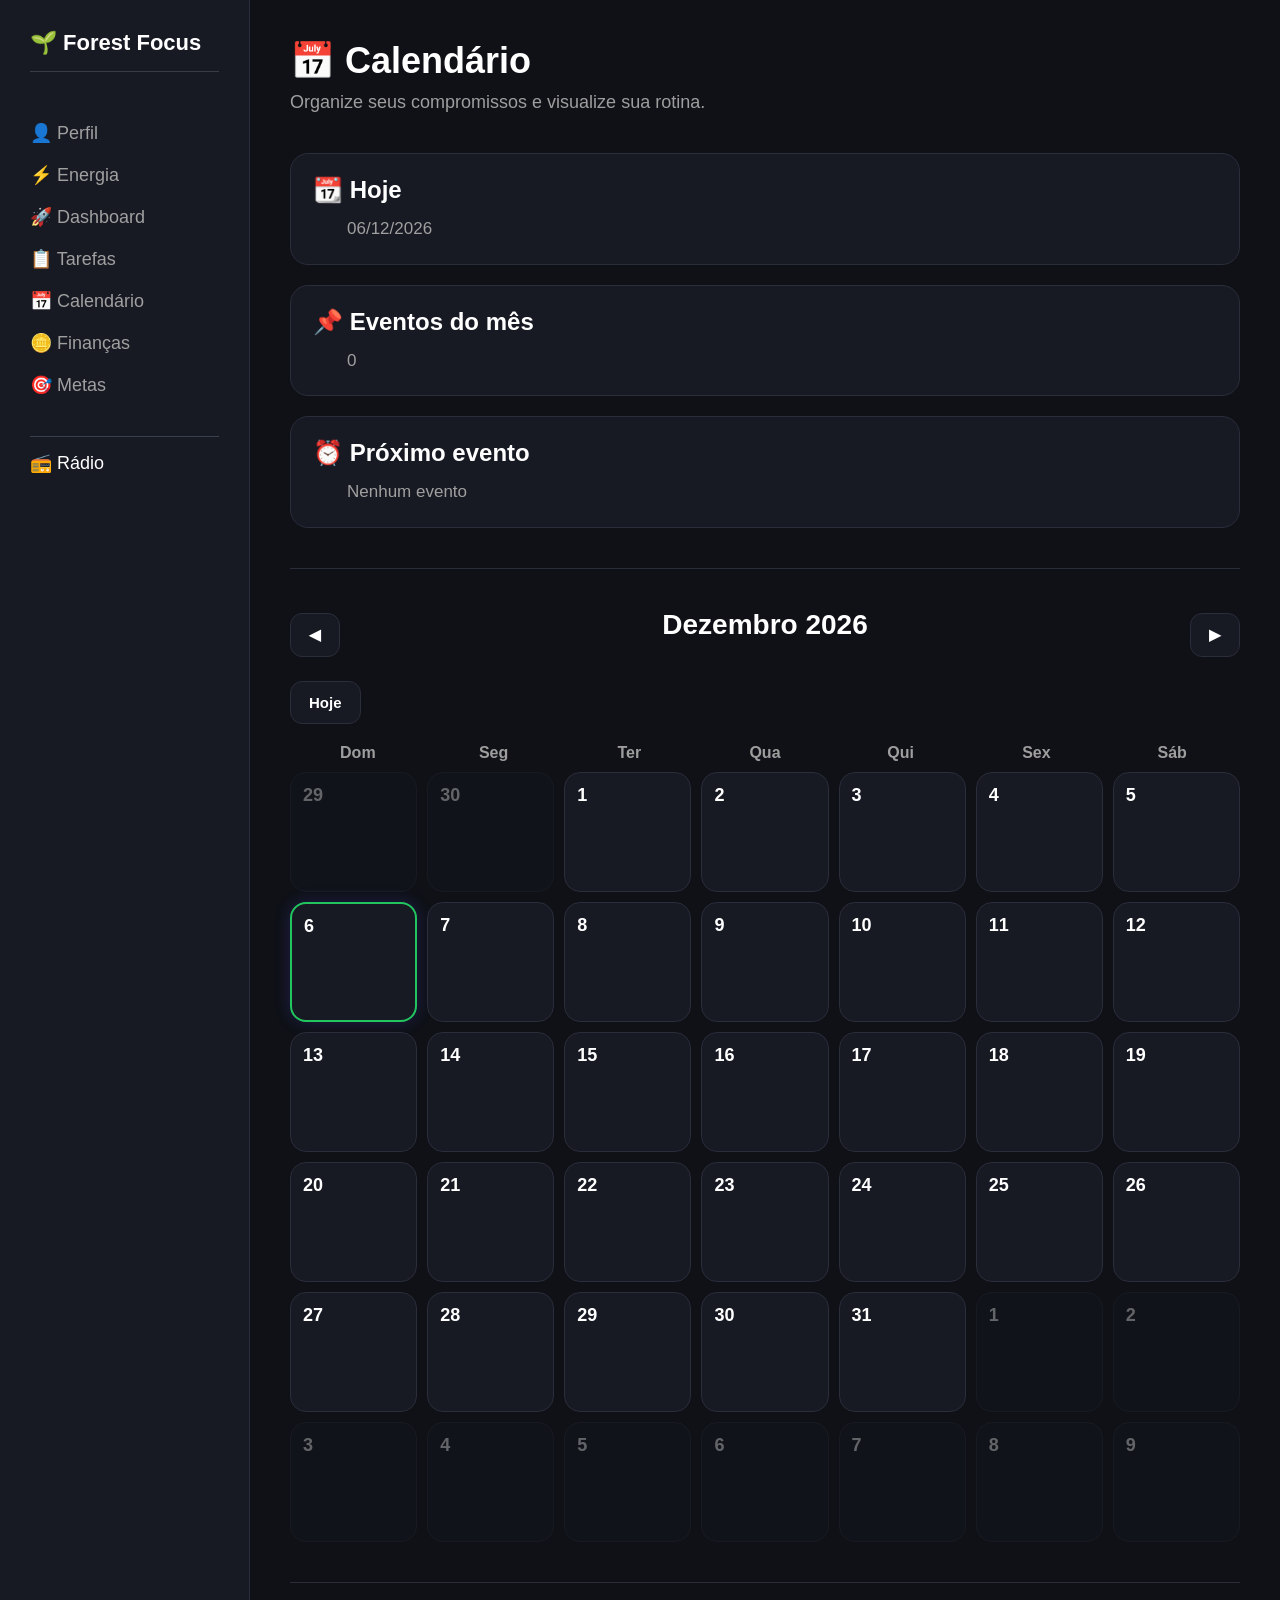
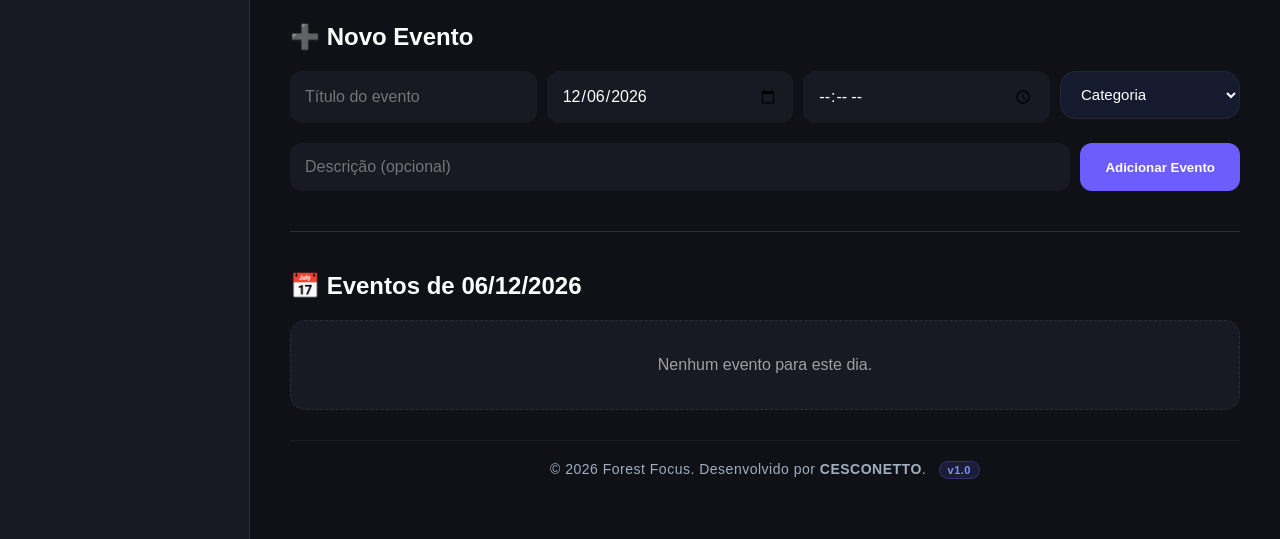
==== pages/calendario.html @ fc3d5f12 "Responsividade Mobile" ====
<!DOCTYPE html>
<html lang="pt-BR">

<head>
    <meta charset="UTF-8">
    <meta name="viewport" content="width=device-width, initial-scale=1.0">
    <title>Calendário - Forest Focus</title>

    <link rel="icon" type="image/png" href="../assets/img/favicon.png">
    <link rel="stylesheet" href="../assets/css/style.css">
</head>

<body>

<div class="container">

    <!-- Sidebar -->

    <aside class="sidebar">

        <h2>🌱 Forest Focus</h2>

    <button class="menu-toggle" aria-label="Abrir menu">
      <span>Menu</span>
      <span class="menu-icon">▼</span>
    </button>

        <nav>
            <a href="perfil.html">👤 Perfil</a>
            <a href="energia.html">⚡ Energia</a>
            <a href="../index.html">🚀 Dashboard</a>
            <a href="tarefas.html">📋 Tarefas</a>
            <a href="calendario.html">📅 Calendário</a>
            <a href="financas.html">🪙 Finanças</a>
            <a href="metas.html">🎯 Metas</a>
            <a href="https://youtu.be/IvgZ4maSn4c" target="_blank" style="margin-top: 20px; color: #ffffff; border-top: 1px solid #374151; padding-top: 15px;">
                📻 Rádio
            </a>
        </nav>
    </aside>

    <!-- Conteúdo -->

    <main class="main-content">

        <header>

            <h1>📅 Calendário</h1>

            <p>Organize seus compromissos e visualize sua rotina.</p>

        </header>


        <section class="cards">

            <div class="card">

                <h3>📆 Hoje</h3>

                <p id="todayCard">--/--/----</p>

            </div>

            <div class="card">

                <h3>📌 Eventos do mês</h3>

                <p id="monthEvents">0</p>

            </div>

            <div class="card">

                <h3>⏰ Próximo evento</h3>

                <p id="nextEvent">Nenhum evento</p>

            </div>

        </section>

        <div class="section-divider"></div>

        <section class="tasks">

            <div class="calendar-header">

                <button id="prevMonth">
                    ◀
                </button>

                <h2 id="calendarTitle">
                    Junho 2026
                </h2>

                <button id="nextMonth">
                    ▶
                </button>

            </div>

            <button id="todayButton">
                Hoje
            </button>

            <div class="calendar-weekdays">

                <div>Dom</div>
                <div>Seg</div>
                <div>Ter</div>
                <div>Qua</div>
                <div>Qui</div>
                <div>Sex</div>
                <div>Sáb</div>

            </div>

            <div id="calendarGrid" class="calendar-grid">

            </div>

        </section>

        <div class="section-divider"></div>

        <section class="tasks">

            <h2>➕ Novo Evento</h2>

            <div class="task-input">

                <input
                    type="text"
                    id="eventTitle"
                    placeholder="Título do evento">

                <input
                    type="date"
                    id="eventDate">

                <input
                    type="time"
                    id="eventTime">

                <select id="eventCategory">

                    <option selected disabled>

                        Categoria

                    </option>

                    <option>📚 Estudos</option>

                    <option>💼 Trabalho</option>

                    <option>❤️ Saúde</option>

                    <option>🏋 Academia</option>

                    <option>🎮 Lazer</option>

                    <option>💰 Pagamento</option>

                    <option>📌 Outros</option>

                </select>

            </div>

            <div class="task-input">

                <input
                    type="text"
                    id="eventDescription"
                    placeholder="Descrição (opcional)">

                <button id="addEventButton">

                    Adicionar Evento

                </button>

            </div>

        </section>

        <div class="section-divider"></div>

        <section class="tasks">

            <h2 id="selectedDateTitle">

                📅 Eventos do Dia

            </h2>

            <div id="eventList">

            </div>

        </section>

        <footer class="main-footer" style="display:flex;justify-content:center;align-items:center;gap:12px;padding:20px 0;margin-top:30px;border-top:1px solid rgba(255,255,255,.05);flex-wrap:wrap;text-align:center;">

            <p style="margin:0;color:#a0aec0;font-size:14px;">

                &copy; 2026 Forest Focus.
                Desenvolvido por <strong>CESCONETTO</strong>.

                <span style="display:inline-block;margin-left:8px;font-size:11px;background:rgba(99,102,241,.15);color:#818cf8;padding:2px 8px;border-radius:12px;font-weight:600;border:1px solid rgba(99,102,241,.3);">

                    v1.0

                </span>

            </p>

        </footer>

    </main>

</div>

<script src="../assets/js/calendario.js"></script>

</body>

</html>
---- assets/css/style.css ----
/* ========================================
   1. CONFIGURAÇÕES GERAIS E VARIÁVEIS
======================================== */
:root {
  --bg-main: #0f1117;
  --bg-card: #171923;
  --bg-select: #151a2e;
  --border-color: #2a2d3a;
  --primary: #4f46e5;
  --primary-hover: #6d5dfc;
  --success: #22c55e;
  --danger: #ef4444;
  --text-white: #ffffff;
  --text-muted: #a0a0a0;
  --text-label: #9e9e9e;
}

* {
  margin: 0;
  padding: 0;
  box-sizing: border-box;
  font-family: Arial, sans-serif;
}

body {
  background: var(--bg-main);
  color: var(--text-white);
}

.section-divider, hr {
  width: 100%;
  height: 1px;
  background: var(--border-color);
  border: none;
  margin: 40px 0;
}

hr {
  margin: 15px 0;
}

/* ========================================
   2. ESTRUTURA BASE E SIDEBAR
======================================== */
.container {
  display: flex;
  min-height: 100vh;
}

.main-content {
  flex: 1;
  padding: 40px;
}

header {
  margin-bottom: 40px;
}

header h1 {
  font-size: 36px;
  margin-bottom: 10px;
}

header p {
  color: var(--text-label);
  font-size: 18px;
}

.sidebar {
  width: 250px;
  background: var(--bg-card);
  padding: 30px;
  border-right: 1px solid var(--border-color);
}

.sidebar h2 {
  font-size: 22px;
  color: #ffffff;
  font-weight: 700;
  margin-bottom: 50px;
  white-space: nowrap;
  padding-bottom: 15px;
  border-bottom: 1px solid rgba(255, 255, 255, 0.15);
  display: block;
}

.sidebar nav {
  display: flex;
  flex-direction: column;
  gap: 20px;
}

.sidebar a {
  text-decoration: none;
  color: var(--text-muted);
  font-size: 18px;
  transition: transform 0.3s ease, color 0.3s ease;
}

.sidebar a:hover {
  color: var(--text-white);
  transform: translateX(5px);
}

/* ========================================
   3. CARDS DO PAINEL (DASHBOARD & METAS)
======================================== */
/* --- AJUSTES DO DASHBOARD GRID --- */

/* Garante que a seção principal limpe estilos antigos de grid global */
.cards {
    display: flex !important;
    flex-direction: column !important;
    gap: 20px !important;
    width: 100%;
}

/* Força os cards internos a respeitarem a altura interna e layouts flex/grid */
.card-dash {
    background: #1e1e2f; /* Mantém o fundo padrão escuro */
    border: 1px solid rgba(255, 255, 255, 0.05);
    border-radius: 12px;
    transition: transform 0.2s ease, box-shadow 0.2s ease;
}

/* Efeito de Hover sutil padrão para os novos blocos */
.card-dash:hover {
    transform: translateY(-2px);
    box-shadow: 0 8px 20px rgba(0, 0, 0, 0.2);
}

/* Responsividade básica para telas menores (Notebooks e Tablets) */
@media (max-width: 900px) {
    .card-dash[style*="grid-template-columns: repeat(3, 1fr)"],
    div[style*="grid-template-columns: repeat(3, 1fr)"] {
        grid-template-columns: 1fr !important;
        gap: 15px !important;
    }
    
    div[style*="grid-template-columns: repeat(2, 1fr)"] {
        grid-template-columns: 1fr !important;
        gap: 15px !important;
    }
    
    /* Remove as bordas laterais do topo unificado no mobile */
    .metric-item {
        border-right: none !important;
        border-bottom: 1px solid rgba(255, 255, 255, 0.05);
        padding-bottom: 15px !important;
        margin-bottom: 10px;
    }
    .metric-item:last-child {
        border-bottom: none !important;
        padding-bottom: 0 !important;
    }
}

/* ========================================
   4. FORMULÁRIOS E CAMPOS DE ENTRADA
======================================== */
.tasks {
  margin-top: 15px;
}

.tasks h2 {
  margin-bottom: 20px;
}

.task-input {
  display: flex;
  gap: 10px;
  margin-bottom: 20px;
}

.task-input input {
  flex: 1;
  padding: 15px;
  border: none;
  border-radius: 12px;
  background: var(--bg-card);
  color: var(--text-white);
  font-size: 16px;
}

.task-input input:focus {
  outline: 2px solid var(--primary);
}

.task-input select, 
#taskCategory, 
#taskPriority {
  height: 48px;
  padding: 0 16px;
  border: 1px solid rgba(255, 255, 255, 0.05);
  border-radius: 16px;
  background: var(--bg-select);
  color: var(--text-white);
  font-size: 15px;
  min-width: 180px;
  outline: none;
  cursor: pointer;
  transition: background 0.2s ease;
}

#taskPriority {
  min-width: 170px;
}

.task-input select:hover, 
#taskCategory:hover {
  background: #1b2240;
}

#taskCategory:focus {
  box-shadow: 0 0 0 2px rgba(109, 93, 252, 0.3);
}

.task-input button {
  height: 48px;
  padding: 0 25px;
  border: none;
  border-radius: 12px;
  background: var(--primary-hover);
  color: var(--text-white);
  font-weight: 600;
  cursor: pointer;
  transition: transform 0.3s ease;
}

.task-input button:hover {
  transform: scale(1.03);
}

/* ========================================
   5. LISTAGEM DE TAREFAS E CONTEÚDO
======================================== */
#taskList {
  list-style: none;
}

#taskList li {
  background: var(--bg-card);
  border: 1px solid var(--border-color);
  padding: 15px;
  border-radius: 12px;
  margin-bottom: 10px;
  display: flex;
  justify-content: space-between;
  align-items: center;
  transition: border-color 0.3s ease;
}

#taskList li:hover {
  border-color: var(--primary);
}

.check-container {
  display: flex;
  align-items: center;
  gap: 10px;
  cursor: pointer;
}

.check-container input {
  width: 18px;
  height: 18px;
}

.completed, .done {
  text-decoration: line-through;
  opacity: 0.5;
}

.task-tags {
  display: flex;
  gap: 6px;
  margin-bottom: 6px;
}

.task-category {
  display: inline-block;
  padding: 4px 10px;
  border-radius: 20px;
  background: rgba(124, 92, 255, 0.15);
  color: #a78bfa;
  font-size: 11px;
  font-weight: 600;
}

.task-priority {
  display: inline-block;
  padding: 4px 10px;
  border-radius: 20px;
  background: rgba(255, 255, 255, 0.08);
  font-size: 11px;
  font-weight: 600;
}

.task-actions {
  display: flex;
  gap: 10px;
}

.task-actions button, 
#taskList button {
  background: transparent;
  border: none;
  cursor: pointer;
  font-size: 18px;
  margin-left: 5px;
  transition: transform 0.2s ease;
}

#taskList button:hover {
  transform: scale(1.2);
}

/* ========================================
   6. MÓDULO GAMIFICAÇÃO & JARDIM FLORESTA
======================================= */
.progress-bar {
  width: 100%;
  height: 10px;
  margin-top: 15px;
  background: var(--border-color);
  border-radius: 999px;
  overflow: hidden;
}

#progressFill {
  width: 0%;
  height: 100%;
  background: var(--primary);
  transition: width 0.3s ease;
}

#plantStage {
  font-size: 56px;
  margin: 15px 0;
  text-align: center;
}

#plantProgress {
  margin-top: 5px;
  color: var(--text-muted);
  font-size: 16px;
  text-align: center;
}

#gardenArea {
  display: none;
  margin-top: 15px;
  font-size: 28px;
  line-height: 1.8;
}

#treeCounter, #levelText {
  font-size: 32px;
  text-align: center;
}

#levelFill {
  width: 0%;
  height: 100%;
  background: gold;
  transition: width 0.3s ease;
}

#xpText {
  font-size: 14px;
  text-align: center;
  margin-top: 10px;
  color: var(--text-muted);
}

#newDayButton, #toggleGardenButton {
  border: none;
  padding: 12px 20px;
  border-radius: 12px;
  color: var(--text-white);
  font-weight: bold;
  cursor: pointer;
  transition: transform 0.3s ease, opacity 0.3s ease;
}

#newDayButton {
  background: var(--success);
  margin-bottom: 20px;
}

#toggleGardenButton {
  width: 100%;
  margin-top: 15px;
  background: var(--primary);
}

#newDayButton:hover, #toggleGardenButton:hover {
  transform: translateY(-2px);
  opacity: 0.9;
}

/* ========================================
   7. MÓDULO FINANCEIRO
======================================== */
#monthFilter {
  width: 100%;
  padding: 14px;
  margin-bottom: 20px;
  border: 1px solid var(--border-color);
  border-radius: 12px;
  background: var(--bg-card);
  color: var(--text-white);
  font-size: 15px;
}

#monthFilter:focus {
  outline: none;
  border-color: var(--primary);
}

#financeMonth {
  color: var(--text-muted);
  font-size: 14px;
  margin-bottom: 10px;
}

.finance-label {
  color: #777;
  font-size: 13px;
  margin-top: 10px;
}

#balanceText {
  font-size: 30px;
  font-weight: bold;
  margin: 10px 0;
}

.finance-summary {
  border-top: 1px solid var(--border-color);
  margin-top: 15px;
  padding-top: 15px;
}

.income, #incomeText, .income-value {
  color: var(--success);
}

.expense, #expenseText, .expense-value {
  color: var(--danger);
}

#incomeText {
  margin-bottom: 8px;
}

.finance-description {
  color: var(--text-white);
  font-weight: bold;
  display: block;
}

.finance-date {
  color: var(--text-label);
  font-size: 12px;
  display: block;
  margin-top: 4px;
}

.income-value, .expense-value {
  font-weight: bold;
  display: block;
  margin-top: 10px;
}

#financeHistory {
  margin-top: 20px;
}

#financeHistory li {
  list-style: none;
  background: var(--bg-card);
  border: 1px solid var(--border-color);
  border-radius: 12px;
  padding: 15px;
  margin-bottom: 10px;
  display: flex;
  justify-content: space-between;
  align-items: center;
}

.delete-finance {
  background: transparent;
  border: none;
  color: var(--danger);
  cursor: pointer;
  font-size: 18px;
}

.month-card {
  background: var(--bg-card);
  border: 1px solid var(--border-color);
  border-radius: 15px;
  padding: 20px;
  margin-bottom: 15px;
}

.month-card h3 { margin-bottom: 10px; }
.month-card p { margin: 5px 0; }

.month-card summary, .smart-guide summary {
  cursor: pointer;
  color: var(--text-muted);
  user-select: none;
}

.month-card summary { margin-top: 10px; }

.month-details {
  margin-top: 15px;
}

.month-details p, .history-line {
  margin-bottom: 10px;
}

.history-line {
  display: flex;
  align-items: center;
  gap: 8px;
  margin: 8px 0;
  color: var(--text-white);
  font-size: 14px;
}

#toggleFinanceHistory {
  width: 100%;
  margin-top: 15px;
  padding: 12px 16px;
  background: var(--bg-card);
  border: 1px solid var(--border-color);
  color: var(--text-muted);
  border-radius: 12px;
  cursor: pointer;
  display: flex;
  align-items: center;
  justify-content: center;
  gap: 8px;
  font-weight: bold;
  transition: border-color 0.3s ease, color 0.3s ease, transform 0.3s ease;
}

#toggleFinanceHistory:hover {
  border-color: var(--primary);
  color: var(--text-white);
  transform: translateY(-2px);
}

/* ========================================
   8. COMPONENTES EXTRA (MÉTODO SMART)
======================================== */
.smart-guide {
  margin-top: 15px;
  margin-bottom: 40px;
  color: var(--text-muted);
}

.smart-content {
  margin-top: 10px;
  padding: 15px;
  border-radius: 12px;
  background: var(--bg-card);
  border: 1px solid var(--border-color);
}

/* ========================================
   9. RESPONSIVIDADE DESKTOP/TABLET INTERMEDIÁRIO
======================================== */
@media (max-width: 1200px) {
  .cards {
    grid-template-columns: repeat(2, 1fr);
  }
}

/* ========================================
   10. ESTILIZAÇÃO DO RODAPÉ (FOOTER)
======================================== */
.main-footer {
  margin-top: 40px;
  padding: 20px 0;
  border-top: 1px solid rgba(255, 255, 255, 0.05);
  text-align: center;
  width: 100%;
}

.main-footer p {
  color: #64748b;
  font-size: 14px;
  letter-spacing: 0.5px;
}

/* ==========================================
   11. SISTEMA DE AVATAR DO PERFIL 
========================================== */
.avatar-circle {
  width: 80px;
  height: 80px;
  background-color: #1f2937;
  border-radius: 50%;
  display: flex;
  align-items: center;
  justify-content: center;
  font-size: 42px;
  border: 2px solid #374151;
  transition: transform 0.2s ease;
}

.btn-mudar-foto {
  background-color: #374151;
  color: #ffffff;
  border: none;
  padding: 4px 10px;
  border-radius: 6px;
  font-size: 12px;
  cursor: pointer;
  transition: background 0.2s ease;
}

.btn-mudar-foto:hover {
  background-color: #4b5563;
}

.avatar-modal {
  display: none; 
  padding: 20px; 
  background-color: #1f2937; 
  border: 1px solid #374151;
  border-radius: 12px; 
  margin-top: 15px;
  margin-bottom: 20px;
  box-shadow: 0 4px 6px -1px rgba(0, 0, 0, 0.5);
}

.avatar-options {
  font-size: 36px; 
  display: flex; 
  gap: 20px; 
  justify-content: center;
}

.avatar-options span {
  cursor: pointer;
  transition: transform 0.2s ease;
}

.avatar-options span:hover, .avatar-circle:hover {
  transform: scale(1.15);
}

/* ========================================
   12. RESPONSIVIDADE MOBILE
======================================== */

@media (max-width:768px){

/*=========================
CONTAINER
=========================*/

.container{
    flex-direction:column;
}

.main-content{
    width:100%;
    box-sizing:border-box;
    padding:15px;
    padding-top:90px;
    transition:.35s;
}

.main-content.menu-expanded{
    padding-top:520px;
}

/*=========================
SIDEBAR
=========================*/

.sidebar{

    position:fixed;

    top:0;

    left:0;

    width:100%;

    background:#1e1e2f;

    border-right:none;

    border-bottom:1px solid rgba(255,255,255,.05);

    padding:15px;

    z-index:9999;

    box-sizing:border-box;

}

/*=========================
ESCONDE O TÍTULO
=========================*/

.sidebar h2{

    display:none;

}

/*=========================
BOTÃO
=========================*/

.menu-toggle{

    display:flex !important;

    width:100%;

    justify-content:space-between;

    align-items:center;

    background:none;

    border:none;

    color:#fff;

    font-size:20px;

    font-weight:700;

    cursor:pointer;

    padding:0;

}

/*=========================
SETA
=========================*/

.menu-icon{

    transition:.3s;

    color:#a78bfa;

    font-size:18px;

}

/*=========================
MENU FECHADO
=========================*/

.sidebar nav{

    display:flex;

    flex-direction:column;

    overflow:hidden;

    max-height:0;

    transition:max-height .35s ease;

    gap:10px;

    margin-top:0;

}

/*=========================
MENU ABERTO
=========================*/

.sidebar.open nav{

    max-height:600px;

    margin-top:20px;

}

.sidebar.open .menu-icon{

    transform:rotate(180deg);

}

/*=========================
LINKS
=========================*/

.sidebar a{

    display:flex;

    align-items:center;

    justify-content:flex-start;

    width:100%;

    padding:14px 18px;

    border-radius:10px;

    text-decoration:none;

    background:rgba(255,255,255,.04);

    border:1px solid rgba(255,255,255,.05);

    color:#fff;

    font-size:15px;

    transition:.25s;

    box-sizing:border-box;

}

.sidebar a:hover{

    background:rgba(255,255,255,.08);

}

.sidebar nav a[href*="youtube"]{

    border-color:rgba(16,185,129,.35);

    background:rgba(16,185,129,.05);

}

/*=========================
HEADER
=========================*/

header{

    display:flex !important;

    flex-direction:column !important;

    align-items:flex-start !important;

    gap:15px;

    margin-bottom:25px;

}

header h1{

    font-size:24px;

}

header p{

    font-size:14px;

}

/*=========================
CARDS
=========================*/

.cards{

    display:grid;

    grid-template-columns:1fr;

    gap:15px;

}

.card{

    padding:20px;

}

.card-wide{

    grid-column:span 1;

}

.card-dash{

    min-height:120px;

}

/*=========================
TASK INPUT
=========================*/

.task-input{

    flex-direction:column;

    gap:10px;

}

.task-input input,
.task-input button,
.task-input select,
#taskCategory,
#taskPriority{

    width:100%;

    box-sizing:border-box;

}

/*=========================
LISTAS
=========================*/

#taskList li,
#financeHistory li{

    flex-direction:column;

    align-items:flex-start;

    gap:12px;

    padding:12px;

}

.task-actions{

    width:100%;

    justify-content:flex-end;

}

/*=========================
PLANTA
=========================*/

#plantStage{

    font-size:42px;

}

#treeCounter,
#levelText{

    font-size:24px;

}

.avatar-circle{

    width:70px;

    height:70px;

    font-size:36px;

}

}

/*=================================
DESKTOP
=================================*/

@media(min-width:769px){

.menu-toggle{

display:none !important;

}

}

/* ========================================
   13. MÓDULO CALENDÁRIO
======================================== */

.calendar-header{
    display:flex;
    justify-content:space-between;
    align-items:center;
    margin-bottom:20px;
    gap:20px;
}

.calendar-header h2{
    flex:1;
    text-align:center;
    font-size:28px;
    color:var(--text-white);
}

.calendar-header button,
#todayButton{
    background:var(--bg-card);
    border:1px solid var(--border-color);
    color:var(--text-white);
    padding:12px 18px;
    border-radius:12px;
    cursor:pointer;
    transition:.25s;
    font-size:15px;
    font-weight:600;
}

.calendar-header button:hover,
#todayButton:hover{
    border-color:var(--primary);
    background:var(--primary);
    transform:translateY(-2px);
}

#todayButton{
    margin-bottom:20px;
}

.calendar-weekdays{
    display:grid;
    grid-template-columns:repeat(7,1fr);
    margin-bottom:10px;
    text-align:center;
    color:var(--text-label);
    font-weight:bold;
}

.calendar-grid{
    display:grid;
    grid-template-columns:repeat(7,1fr);
    gap:10px;
}

.calendar-day{
    background:var(--bg-card);
    border:1px solid var(--border-color);
    border-radius:16px;
    min-height:120px;
    padding:12px;
    cursor:pointer;
    transition:.25s;
    position:relative;
    display:flex;
    flex-direction:column;
}

.calendar-day:hover{
    border-color:var(--primary);
    transform:translateY(-3px);
}

.calendar-day-number{
    font-size:18px;
    font-weight:bold;
}

.calendar-other-month{
    opacity:.35;
}

.calendar-today{
    border:2px solid var(--primary);
    box-shadow:0 0 15px rgba(79,70,229,.25);
}

.event-dots{
    display:flex;
    flex-wrap:wrap;
    gap:5px;
    margin-top:10px;
}

.event-dot{
    width:8px;
    height:8px;
    background:var(--success);
    border-radius:50%;
}

.event-preview{
    margin-top:8px;
    font-size:12px;
    color:var(--text-muted);
    overflow:hidden;
    text-overflow:ellipsis;
    white-space:nowrap;
}

#eventList{
    margin-top:20px;
}

.event-card{
    background:var(--bg-card);
    border:1px solid var(--border-color);
    border-radius:15px;
    padding:18px;
    margin-bottom:15px;
    transition:.25s;
}

.event-card:hover{
    border-color:var(--primary);
}

.event-card h3{
    margin-bottom:8px;
    font-size:19px;
}

.event-info{
    color:var(--text-muted);
    font-size:14px;
    margin:5px 0;
}

.event-description{
    margin-top:12px;
    line-height:1.5;
}

.event-actions{
    display:flex;
    justify-content:flex-end;
    gap:10px;
    margin-top:18px;
}

.event-actions button{
    background:none;
    border:none;
    cursor:pointer;
    font-size:18px;
    transition:.2s;
}

.event-actions button:hover{
    transform:scale(1.2);
}

.empty-events{
    text-align:center;
    color:var(--text-muted);
    padding:35px;
    background:var(--bg-card);
    border:1px dashed var(--border-color);
    border-radius:15px;
}

@media(max-width:900px){

    .calendar-grid{
        gap:6px;
    }

    .calendar-day{
        min-height:85px;
        padding:8px;
    }

    .calendar-day-number{
        font-size:15px;
    }

    .calendar-header{
        flex-wrap:wrap;
    }

    .calendar-header h2{
        order:-1;
        width:100%;
        margin-bottom:10px;
        font-size:22px;
    }

    .calendar-weekdays{
        font-size:12px;
    }

}

/* ========================================
   14. EVENTOS CONCLUÍDOS
======================================== */

.event-completed{

    opacity:.55;

    border-color:#22c55e;

}

.event-completed h3{

    text-decoration:line-through;

    color:#22c55e;

}

.event-actions{

    margin-top:18px;

    display:flex;

    justify-content:space-between;

    align-items:center;

}

.event-actions label{

    display:flex;

    align-items:center;

    gap:8px;

    cursor:pointer;

    user-select:none;

}

.event-actions input{

    width:18px;

    height:18px;

    cursor:pointer;

}

.event-actions button{

    background:none;

    border:none;

    font-size:20px;

    cursor:pointer;

    transition:.2s;

}

.event-actions button:hover{

    transform:scale(1.2);

}

.edit-btn,
.delete-btn{

    background:none;
    border:none;

    font-size:20px;

    cursor:pointer;

    transition:.2s;

    margin-left:8px;

}

.edit-btn:hover{

    transform:scale(1.15);

}

.delete-btn{

    color:#ef4444;

}

.delete-btn:hover{

    transform:scale(1.15);

    color:#dc2626;

}

.event-buttons{

    display:flex;
    gap:8px;

}

.edit-btn,
.delete-btn{

    width:34px;
    height:34px;

    border:none;
    border-radius:8px;

    cursor:pointer;

    font-size:18px;

    transition:.2s;

}

.edit-btn{

    background:#3b82f620;

}

.edit-btn:hover{

    background:#3b82f650;

}

.delete-btn{

    background:#ef444420;
    color:#ef4444;

}

.delete-btn:hover{

    background:#ef444450;

}

/* ========================================
   15. MÓDULO ESTADO DE ENERGIA E FOCO
======================================== */

.mood-selector {
    display: grid;
    grid-template-columns: repeat(auto-fit, minmax(160px, 1fr));
    gap: 15px;
    margin-top: 20px;
}

.mood-btn {
    background: var(--bg-card);
    border: 1px solid var(--border-color);
    border-radius: 16px;
    padding: 16px;
    cursor: pointer;
    display: flex;
    flex-direction: column;
    align-items: center;
    gap: 10px;
    transition: all 0.25s cubic-bezier(0.4, 0, 0.2, 1);
}

.mood-btn:hover {
    border-color: var(--primary);
    transform: translateY(-3px);
    box-shadow: 0 4px 12px rgba(0, 0, 0, 0.1);
}

.mood-btn.selected {
    border-color: #22c55e;
    background: rgba(34, 197, 94, 0.1);
    box-shadow: 0 0 15px rgba(34, 197, 94, 0.2);
    transform: scale(1.02);
}

.mood-emoji {
    font-size: 28px;
}

.mood-label {
    font-size: 14px;
    font-weight: 600;
    color: var(--text-white);
    text-align: center;
}

.mood-history-list {
    display: flex;
    flex-direction: column;
    gap: 12px;
    margin-top: 15px;
}

.mood-history-item {
    background: var(--bg-card);
    border: 1px solid var(--border-color);
    border-radius: 12px;
    padding: 14px 20px;
    display: flex;
    justify-content: space-between;
    align-items: center;
    gap: 15px;
    transition: border-color 0.2s;
}

.mood-history-item:hover {
    border-color: var(--border-color);
}

.mood-history-main {
    display: flex;
    align-items: center;
    gap: 12px;
}

.mood-history-status {
    font-weight: bold;
    color: var(--text-white);
    font-size: 15px;
}

.mood-history-note {
    font-size: 13px;
    color: var(--text-muted);
    font-style: italic;
}

.mood-history-date {
    font-size: 13px;
    color: var(--text-label);
    white-space: nowrap;
}

@media (max-width: 600px) {
    .mood-history-item {
        flex-direction: column;
        align-items: flex-start;
        gap: 8px;
    }
    
    .mood-history-date {
        align-self: flex-end;
    }
}

/* ========================================
   GRAFICO DE ENERGIA (CSS PURO)
======================================== */
.chart-row {
    display: flex;
    flex-direction: column;
    gap: 4px;
}

.chart-label-zone {
    display: flex;
    justify-content: space-between;
    font-size: 12px;
    color: var(--text-white);
    font-weight: 500;
}

.chart-bar-bg {
    background: rgba(255, 255, 255, 0.05);
    border-radius: 8px;
    height: 12px;
    width: 100%;
    overflow: hidden;
}

.chart-bar-fill {
    height: 100%;
    border-radius: 8px;
    width: 0%;
    transition: width 0.5s ease-out;
}

.bar-ultra { background: #3b82f6; } 
.bar-alta { background: #22c55e; }  
.bar-fadiga { background: #eab308; }
.bar-bloqueio { background: #a855f7; } 
.bar-exaustao { background: #ef4444; } 

/* ========================================
   CARDS DE RESUMO DO CALENDÁRIO
======================================== */

.cards{
    display:grid;
    grid-template-columns:repeat(auto-fit,minmax(250px,1fr));
    gap:20px;
    margin:25px 0;
}

.card{
    background:var(--bg-card);
    border:1px solid var(--border-color);
    border-radius:18px;
    padding:22px;
    transition:.25s;
}

.card:hover{
    border-color:var(--primary);
    transform:translateY(-3px);
}

.card h3{
    display:flex;
    align-items:center;
    gap:8px;
    font-size:24px;
    margin:0 0 12px 0;
    color:var(--text-white);
}

.card p{
    margin:0;
    margin-left:34px;
    color:var(--text-muted);
    font-size:17px;
    line-height:1.5;
}
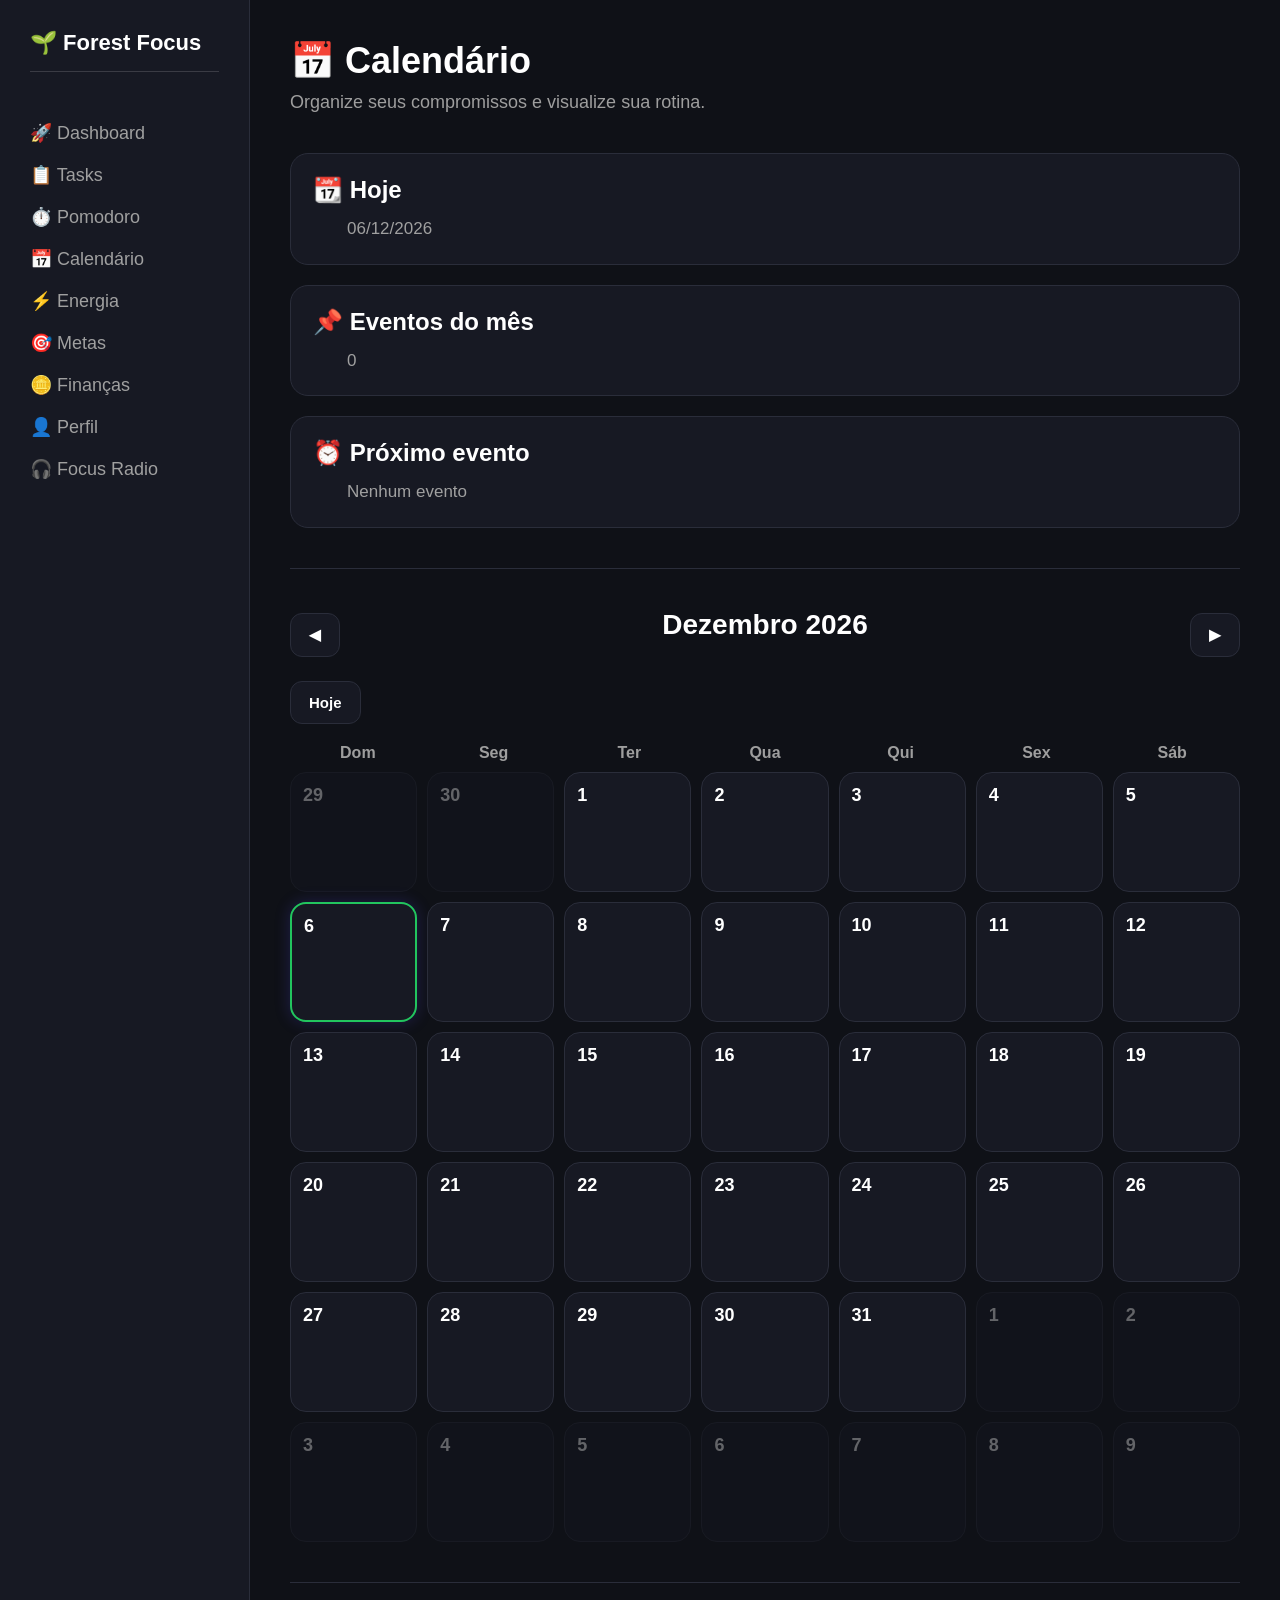
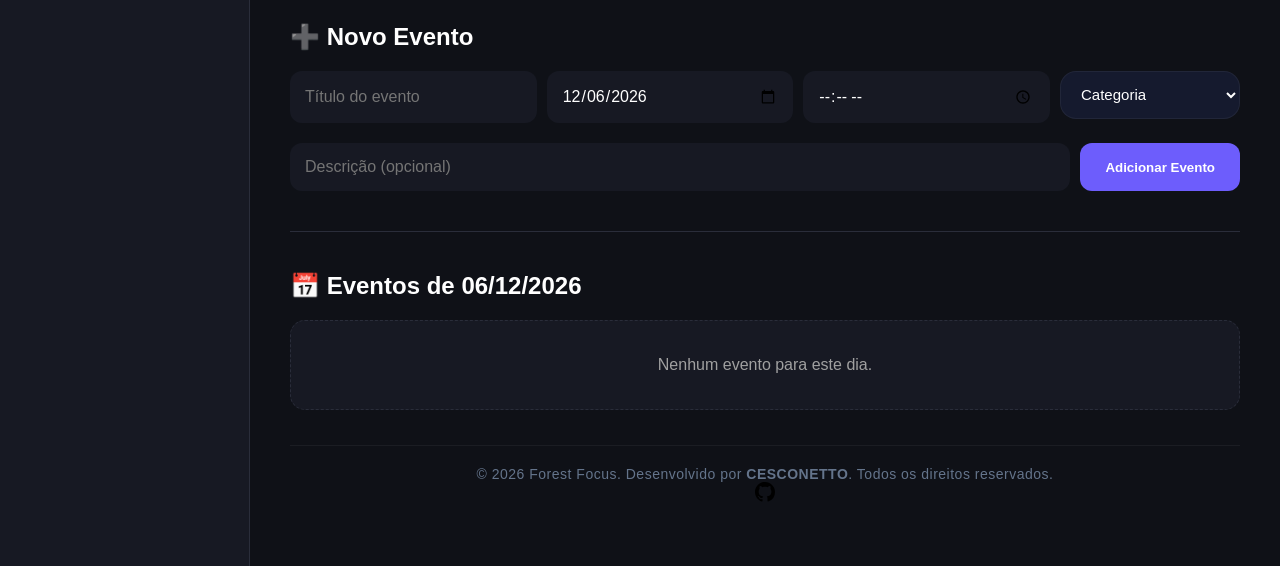
==== commit 94e1a81b: "Atualização Geral" ====
--- a/pages/calendario.html
+++ b/pages/calendario.html
@@ -1,230 +1,140 @@
 <!DOCTYPE html>
 <html lang="pt-BR">
-
 <head>
-    <meta charset="UTF-8">
-    <meta name="viewport" content="width=device-width, initial-scale=1.0">
-    <title>Calendário - Forest Focus</title>
-
-    <link rel="icon" type="image/png" href="../assets/img/favicon.png">
-    <link rel="stylesheet" href="../assets/css/style.css">
+  <meta charset="UTF-8">
+  <meta name="viewport" content="width=device-width, initial-scale=1.0">
+  <title>Calendário - Forest Focus</title>
+  <link rel="icon" type="image/png" href="../assets/img/favicon.png">
+  <link rel="stylesheet" href="../assets/css/style.css">
 </head>
-
 <body>
 
-<div class="container">
-
-    <!-- Sidebar -->
+  <div class="container">
 
     <aside class="sidebar">
+      <h2>🌱 Forest Focus</h2>
 
-        <h2>🌱 Forest Focus</h2>
+      <button class="menu-toggle" aria-label="Abrir menu">
+        <span>🌱 Forest Focus</span>
+        <span class="menu-icon">☰</span>
+      </button>
 
-    <button class="menu-toggle" aria-label="Abrir menu">
-      <span>Menu</span>
-      <span class="menu-icon">▼</span>
-    </button>
-
-        <nav>
-            <a href="perfil.html">👤 Perfil</a>
-            <a href="energia.html">⚡ Energia</a>
-            <a href="../index.html">🚀 Dashboard</a>
-            <a href="tarefas.html">📋 Tarefas</a>
-            <a href="calendario.html">📅 Calendário</a>
-            <a href="financas.html">🪙 Finanças</a>
-            <a href="metas.html">🎯 Metas</a>
-            <a href="https://youtu.be/IvgZ4maSn4c" target="_blank" style="margin-top: 20px; color: #ffffff; border-top: 1px solid #374151; padding-top: 15px;">
-                📻 Rádio
-            </a>
-        </nav>
+      <nav>
+        <a href="../index.html">🚀 Dashboard</a>
+        <a href="tarefas.html">📋 Tasks</a>
+        <a href="pomodoro.html">⏱️ Pomodoro</a>
+        <a href="calendario.html">📅 Calendário</a>
+        <a href="energia.html">⚡ Energia</a>
+        <a href="metas.html">🎯 Metas</a>
+        <a href="financas.html">🪙 Finanças</a>
+        <a href="perfil.html">👤 Perfil</a>
+        <a href="https://youtu.be/IvgZ4maSn4c" target="_blank" class="radio-link">
+          🎧 Focus Radio
+        </a>
+      </nav>
     </aside>
-
-    <!-- Conteúdo -->
 
     <main class="main-content">
 
-        <header>
+      <header>
+        <h1>📅 Calendário</h1>
+        <p>Organize seus compromissos e visualize sua rotina.</p>
+      </header>
 
-            <h1>📅 Calendário</h1>
+      <section class="cards">
+        <div class="card">
+          <h3>📆 Hoje</h3>
+          <p id="todayCard">--/--/----</p>
+        </div>
 
-            <p>Organize seus compromissos e visualize sua rotina.</p>
+        <div class="card">
+          <h3>📌 Eventos do mês</h3>
+          <p id="monthEvents">0</p>
+        </div>
 
-        </header>
+        <div class="card">
+          <h3>⏰ Próximo evento</h3>
+          <p id="nextEvent">Nenhum evento</p>
+        </div>
+      </section>
 
+      <div class="section-divider"></div>
 
-        <section class="cards">
+      <section class="tasks">
+        
+        <div class="calendar-header">
+          <button id="prevMonth">◀</button>
+          <h2 id="calendarTitle">Junho 2026</h2>
+          <button id="nextMonth">▶</button>
+        </div>
 
-            <div class="card">
+        <button id="todayButton">Hoje</button>
 
-                <h3>📆 Hoje</h3>
+        <div class="calendar-weekdays">
+          <div>Dom</div>
+          <div>Seg</div>
+          <div>Ter</div>
+          <div>Qua</div>
+          <div>Qui</div>
+          <div>Sex</div>
+          <div>Sáb</div>
+        </div>
 
-                <p id="todayCard">--/--/----</p>
+        <div id="calendarGrid" class="calendar-grid"></div>
 
-            </div>
+      </section>
 
-            <div class="card">
+      <div class="section-divider"></div>
 
-                <h3>📌 Eventos do mês</h3>
+      <section class="tasks">
+        <h2>➕ Novo Evento</h2>
 
-                <p id="monthEvents">0</p>
+        <div class="task-input">
+          <input type="text" id="eventTitle" placeholder="Título do evento">
+          <input type="date" id="eventDate">
+          <input type="time" id="eventTime">
 
-            </div>
+          <select id="eventCategory">
+            <option selected disabled>Categoria</option>
+            <option>🎂 Aniversário</option>
+            <option>📝 Estudos</option>
+            <option>💼 Trabalho</option>
+            <option>🖥️ Reunião</option>
+            <option>❤️ Saúde</option>
+            <option>🧳 Viagem</option>
+            <option>🗓️ Evento</option>
+            <option>💰 Financeiro</option>
+            <option>📌 Outros</option>
+          </select>
+        </div>
 
-            <div class="card">
+        <div class="task-input">
+          <input type="text" id="eventDescription" placeholder="Descrição (opcional)">
+          <button id="addEventButton">Adicionar Evento</button>
+        </div>
+      </section>
 
-                <h3>⏰ Próximo evento</h3>
+      <div class="section-divider"></div>
 
-                <p id="nextEvent">Nenhum evento</p>
+      <section class="tasks">
+        <h2 id="selectedDateTitle">📅 Eventos do Dia</h2>
+        <div id="eventList"></div>
+      </section>
 
-            </div>
-
-        </section>
-
-        <div class="section-divider"></div>
-
-        <section class="tasks">
-
-            <div class="calendar-header">
-
-                <button id="prevMonth">
-                    ◀
-                </button>
-
-                <h2 id="calendarTitle">
-                    Junho 2026
-                </h2>
-
-                <button id="nextMonth">
-                    ▶
-                </button>
-
-            </div>
-
-            <button id="todayButton">
-                Hoje
-            </button>
-
-            <div class="calendar-weekdays">
-
-                <div>Dom</div>
-                <div>Seg</div>
-                <div>Ter</div>
-                <div>Qua</div>
-                <div>Qui</div>
-                <div>Sex</div>
-                <div>Sáb</div>
-
-            </div>
-
-            <div id="calendarGrid" class="calendar-grid">
-
-            </div>
-
-        </section>
-
-        <div class="section-divider"></div>
-
-        <section class="tasks">
-
-            <h2>➕ Novo Evento</h2>
-
-            <div class="task-input">
-
-                <input
-                    type="text"
-                    id="eventTitle"
-                    placeholder="Título do evento">
-
-                <input
-                    type="date"
-                    id="eventDate">
-
-                <input
-                    type="time"
-                    id="eventTime">
-
-                <select id="eventCategory">
-
-                    <option selected disabled>
-
-                        Categoria
-
-                    </option>
-
-                    <option>📚 Estudos</option>
-
-                    <option>💼 Trabalho</option>
-
-                    <option>❤️ Saúde</option>
-
-                    <option>🏋 Academia</option>
-
-                    <option>🎮 Lazer</option>
-
-                    <option>💰 Pagamento</option>
-
-                    <option>📌 Outros</option>
-
-                </select>
-
-            </div>
-
-            <div class="task-input">
-
-                <input
-                    type="text"
-                    id="eventDescription"
-                    placeholder="Descrição (opcional)">
-
-                <button id="addEventButton">
-
-                    Adicionar Evento
-
-                </button>
-
-            </div>
-
-        </section>
-
-        <div class="section-divider"></div>
-
-        <section class="tasks">
-
-            <h2 id="selectedDateTitle">
-
-                📅 Eventos do Dia
-
-            </h2>
-
-            <div id="eventList">
-
-            </div>
-
-        </section>
-
-        <footer class="main-footer" style="display:flex;justify-content:center;align-items:center;gap:12px;padding:20px 0;margin-top:30px;border-top:1px solid rgba(255,255,255,.05);flex-wrap:wrap;text-align:center;">
-
-            <p style="margin:0;color:#a0aec0;font-size:14px;">
-
-                &copy; 2026 Forest Focus.
-                Desenvolvido por <strong>CESCONETTO</strong>.
-
-                <span style="display:inline-block;margin-left:8px;font-size:11px;background:rgba(99,102,241,.15);color:#818cf8;padding:2px 8px;border-radius:12px;font-weight:600;border:1px solid rgba(99,102,241,.3);">
-
-                    v1.0
-
-                </span>
-
-            </p>
-
-        </footer>
+      <footer class="main-footer">
+        <p>
+          &copy; 2026 Forest Focus. Desenvolvido por <strong>CESCONETTO</strong>. Todos os direitos reservados.
+        </p>
+        <a href="https://github.com/ViniCesco" target="_blank" title="Ver meu GitHub">
+          <svg height="20" width="20" viewBox="0 0 16 16">
+            <path d="M8 0C3.58 0 0 3.58 0 8c0 3.54 2.29 6.53 5.47 7.59.4.07.55-.17.55-.38 0-.19-.01-.82-.01-1.49-2.01.37-2.53-.49-2.69-.94-.09-.23-.48-.94-.82-1.13-.28-.15-.68-.52-.01-.53.63-.01 1.08.58 1.23.82.72 1.21 1.87.87 2.33.66.07-.52.28-.87.51-1.07-1.78-.2-3.64-.89-3.64-3.95 0-.87.31-1.59.82-2.15-.08-.2-.36-1.02.08-2.12 0 0 .67-.21 2.2.82.64-.18 1.32-.27 2-.27.68 0 1.36.09 2 .27 1.53-1.04 2.2-.82 2.2-.82.44 1.1.16 1.92.08 2.12.51.56.82 1.27.82 2.15 0 3.07-1.87 3.75-3.65 3.95.29.25.54.73.54 1.48 0 1.07-.01 1.93-.01 2.2 0 .21.15.46.55.38A8.013 8.013 0 0016 8c0-4.42-3.58-8-8-8z"></path>
+          </svg>
+        </a>
+      </footer>
 
     </main>
+  </div>
 
-</div>
-
-<script src="../assets/js/calendario.js"></script>
-
+  <script src="../assets/js/calendario.js"></script>
 </body>
-
 </html>
--- a/assets/css/style.css
+++ b/assets/css/style.css
@@ -658,720 +658,280 @@
 }
 
 /* ========================================
-   12. RESPONSIVIDADE MOBILE
-======================================== */
-
-@media (max-width:768px){
-
-/*=========================
-CONTAINER
-=========================*/
-
-.container{
-    flex-direction:column;
-}
-
-.main-content{
-    width:100%;
-    box-sizing:border-box;
-    padding:15px;
-    padding-top:90px;
-    transition:.35s;
-}
-
-.main-content.menu-expanded{
-    padding-top:520px;
-}
-
-/*=========================
-SIDEBAR
-=========================*/
-
-.sidebar{
-
-    position:fixed;
-
-    top:0;
-
-    left:0;
-
-    width:100%;
-
-    background:#1e1e2f;
-
-    border-right:none;
-
-    border-bottom:1px solid rgba(255,255,255,.05);
-
-    padding:15px;
-
-    z-index:9999;
-
-    box-sizing:border-box;
-
-}
-
-/*=========================
-ESCONDE O TÍTULO
-=========================*/
-
-.sidebar h2{
-
-    display:none;
-
-}
-
-/*=========================
-BOTÃO
-=========================*/
-
-.menu-toggle{
-
-    display:flex !important;
-
-    width:100%;
-
-    justify-content:space-between;
-
-    align-items:center;
-
-    background:none;
-
-    border:none;
-
-    color:#fff;
-
-    font-size:20px;
-
-    font-weight:700;
-
-    cursor:pointer;
-
-    padding:0;
-
-}
-
-/*=========================
-SETA
-=========================*/
-
-.menu-icon{
-
-    transition:.3s;
-
-    color:#a78bfa;
-
-    font-size:18px;
-
-}
-
-/*=========================
-MENU FECHADO
-=========================*/
-
-.sidebar nav{
-
-    display:flex;
-
-    flex-direction:column;
-
-    overflow:hidden;
-
-    max-height:0;
-
-    transition:max-height .35s ease;
-
-    gap:10px;
-
-    margin-top:0;
-
-}
-
-/*=========================
-MENU ABERTO
-=========================*/
-
-.sidebar.open nav{
-
-    max-height:600px;
-
-    margin-top:20px;
-
-}
-
-.sidebar.open .menu-icon{
-
-    transform:rotate(180deg);
-
-}
-
-/*=========================
-LINKS
-=========================*/
-
-.sidebar a{
-
-    display:flex;
-
-    align-items:center;
-
-    justify-content:flex-start;
-
-    width:100%;
-
-    padding:14px 18px;
-
-    border-radius:10px;
-
-    text-decoration:none;
-
-    background:rgba(255,255,255,.04);
-
-    border:1px solid rgba(255,255,255,.05);
-
-    color:#fff;
-
-    font-size:15px;
-
-    transition:.25s;
-
-    box-sizing:border-box;
-
-}
-
-.sidebar a:hover{
-
-    background:rgba(255,255,255,.08);
-
-}
-
-.sidebar nav a[href*="youtube"]{
-
-    border-color:rgba(16,185,129,.35);
-
-    background:rgba(16,185,129,.05);
-
-}
-
-/*=========================
-HEADER
-=========================*/
-
-header{
-
-    display:flex !important;
-
-    flex-direction:column !important;
-
-    align-items:flex-start !important;
-
-    gap:15px;
-
-    margin-bottom:25px;
-
-}
-
-header h1{
-
-    font-size:24px;
-
-}
-
-header p{
-
-    font-size:14px;
-
-}
-
-/*=========================
-CARDS
-=========================*/
-
-.cards{
-
-    display:grid;
-
-    grid-template-columns:1fr;
-
-    gap:15px;
-
-}
-
-.card{
-
-    padding:20px;
-
-}
-
-.card-wide{
-
-    grid-column:span 1;
-
-}
-
-.card-dash{
-
-    min-height:120px;
-
-}
-
-/*=========================
-TASK INPUT
-=========================*/
-
-.task-input{
-
-    flex-direction:column;
-
-    gap:10px;
-
-}
-
-.task-input input,
-.task-input button,
-.task-input select,
-#taskCategory,
-#taskPriority{
-
-    width:100%;
-
-    box-sizing:border-box;
-
-}
-
-/*=========================
-LISTAS
-=========================*/
-
-#taskList li,
-#financeHistory li{
-
-    flex-direction:column;
-
-    align-items:flex-start;
-
-    gap:12px;
-
-    padding:12px;
-
-}
-
-.task-actions{
-
-    width:100%;
-
-    justify-content:flex-end;
-
-}
-
-/*=========================
-PLANTA
-=========================*/
-
-#plantStage{
-
-    font-size:42px;
-
-}
-
-#treeCounter,
-#levelText{
-
-    font-size:24px;
-
-}
-
-.avatar-circle{
-
-    width:70px;
-
-    height:70px;
-
-    font-size:36px;
-
-}
-
-}
-
-/*=================================
-DESKTOP
-=================================*/
-
-@media(min-width:769px){
-
-.menu-toggle{
-
-display:none !important;
-
-}
-
+   12. CARDS DE RESUMO DO CALENDÁRIO
+======================================== */
+
+.cards {
+    display: grid;
+    grid-template-columns: repeat(auto-fit, minmax(250px, 1fr));
+    gap: 20px;
+    margin: 25px 0;
+}
+
+.card {
+    background: var(--bg-card);
+    border: 1px solid var(--border-color);
+    border-radius: 18px;
+    padding: 22px;
+    transition: .25s;
+}
+
+.card:hover {
+    border-color: var(--primary);
+    transform: translateY(-3px);
+}
+
+.card h3 {
+    display: flex;
+    align-items: center;
+    gap: 8px;
+    font-size: 24px;
+    margin: 0 0 12px 0;
+    color: var(--text-white);
+}
+
+.card p {
+    margin: 0 0 0 34px;
+    color: var(--text-muted);
+    font-size: 17px;
+    line-height: 1.5;
+}
+
+.card-wide {
+    grid-column: span 1;
+}
+
+.card-dash {
+    min-height: 120px;
 }
 
 /* ========================================
    13. MÓDULO CALENDÁRIO
 ======================================== */
 
-.calendar-header{
-    display:flex;
-    justify-content:space-between;
-    align-items:center;
-    margin-bottom:20px;
-    gap:20px;
-}
-
-.calendar-header h2{
-    flex:1;
-    text-align:center;
-    font-size:28px;
-    color:var(--text-white);
+.calendar-header {
+    display: flex;
+    justify-content: space-between;
+    align-items: center;
+    margin-bottom: 20px;
+    gap: 20px;
+}
+
+.calendar-header h2 {
+    flex: 1;
+    text-align: center;
+    font-size: 28px;
+    color: var(--text-white);
 }
 
 .calendar-header button,
-#todayButton{
-    background:var(--bg-card);
-    border:1px solid var(--border-color);
-    color:var(--text-white);
-    padding:12px 18px;
-    border-radius:12px;
-    cursor:pointer;
-    transition:.25s;
-    font-size:15px;
-    font-weight:600;
+#todayButton {
+    background: var(--bg-card);
+    border: 1px solid var(--border-color);
+    color: var(--text-white);
+    padding: 12px 18px;
+    border-radius: 12px;
+    cursor: pointer;
+    transition: .25s;
+    font-size: 15px;
+    font-weight: 600;
 }
 
 .calendar-header button:hover,
-#todayButton:hover{
-    border-color:var(--primary);
-    background:var(--primary);
-    transform:translateY(-2px);
-}
-
-#todayButton{
-    margin-bottom:20px;
-}
-
-.calendar-weekdays{
-    display:grid;
-    grid-template-columns:repeat(7,1fr);
-    margin-bottom:10px;
-    text-align:center;
-    color:var(--text-label);
-    font-weight:bold;
-}
-
-.calendar-grid{
-    display:grid;
-    grid-template-columns:repeat(7,1fr);
-    gap:10px;
-}
-
-.calendar-day{
-    background:var(--bg-card);
-    border:1px solid var(--border-color);
-    border-radius:16px;
-    min-height:120px;
-    padding:12px;
-    cursor:pointer;
-    transition:.25s;
-    position:relative;
-    display:flex;
-    flex-direction:column;
-}
-
-.calendar-day:hover{
-    border-color:var(--primary);
-    transform:translateY(-3px);
-}
-
-.calendar-day-number{
-    font-size:18px;
-    font-weight:bold;
-}
-
-.calendar-other-month{
-    opacity:.35;
-}
-
-.calendar-today{
-    border:2px solid var(--primary);
-    box-shadow:0 0 15px rgba(79,70,229,.25);
-}
-
-.event-dots{
-    display:flex;
-    flex-wrap:wrap;
-    gap:5px;
-    margin-top:10px;
-}
-
-.event-dot{
-    width:8px;
-    height:8px;
-    background:var(--success);
-    border-radius:50%;
-}
-
-.event-preview{
-    margin-top:8px;
-    font-size:12px;
-    color:var(--text-muted);
-    overflow:hidden;
-    text-overflow:ellipsis;
-    white-space:nowrap;
-}
-
-#eventList{
-    margin-top:20px;
-}
-
-.event-card{
-    background:var(--bg-card);
-    border:1px solid var(--border-color);
-    border-radius:15px;
-    padding:18px;
-    margin-bottom:15px;
-    transition:.25s;
-}
-
-.event-card:hover{
-    border-color:var(--primary);
-}
-
-.event-card h3{
-    margin-bottom:8px;
-    font-size:19px;
-}
-
-.event-info{
-    color:var(--text-muted);
-    font-size:14px;
-    margin:5px 0;
-}
-
-.event-description{
-    margin-top:12px;
-    line-height:1.5;
-}
-
-.event-actions{
-    display:flex;
-    justify-content:flex-end;
-    gap:10px;
-    margin-top:18px;
-}
-
-.event-actions button{
-    background:none;
-    border:none;
-    cursor:pointer;
-    font-size:18px;
-    transition:.2s;
-}
-
-.event-actions button:hover{
-    transform:scale(1.2);
-}
-
-.empty-events{
-    text-align:center;
-    color:var(--text-muted);
-    padding:35px;
-    background:var(--bg-card);
-    border:1px dashed var(--border-color);
-    border-radius:15px;
-}
-
-@media(max-width:900px){
-
-    .calendar-grid{
-        gap:6px;
-    }
-
-    .calendar-day{
-        min-height:85px;
-        padding:8px;
-    }
-
-    .calendar-day-number{
-        font-size:15px;
-    }
-
-    .calendar-header{
-        flex-wrap:wrap;
-    }
-
-    .calendar-header h2{
-        order:-1;
-        width:100%;
-        margin-bottom:10px;
-        font-size:22px;
-    }
-
-    .calendar-weekdays{
-        font-size:12px;
-    }
-
-}
-
-/* ========================================
-   14. EVENTOS CONCLUÍDOS
-======================================== */
-
-.event-completed{
-
-    opacity:.55;
-
-    border-color:#22c55e;
-
-}
-
-.event-completed h3{
-
-    text-decoration:line-through;
-
-    color:#22c55e;
-
-}
-
-.event-actions{
-
-    margin-top:18px;
-
-    display:flex;
-
-    justify-content:space-between;
-
-    align-items:center;
-
-}
-
-.event-actions label{
-
-    display:flex;
-
-    align-items:center;
-
-    gap:8px;
-
-    cursor:pointer;
-
-    user-select:none;
-
-}
-
-.event-actions input{
-
-    width:18px;
-
-    height:18px;
-
-    cursor:pointer;
-
-}
-
-.event-actions button{
-
-    background:none;
-
-    border:none;
-
-    font-size:20px;
-
-    cursor:pointer;
-
-    transition:.2s;
-
-}
-
-.event-actions button:hover{
-
-    transform:scale(1.2);
-
+#todayButton:hover {
+    border-color: var(--primary);
+    background: var(--primary);
+    transform: translateY(-2px);
+}
+
+#todayButton {
+    margin-bottom: 20px;
+}
+
+.calendar-weekdays {
+    display: grid;
+    grid-template-columns: repeat(7, 1fr);
+    margin-bottom: 10px;
+    text-align: center;
+    color: var(--text-label);
+    font-weight: bold;
+}
+
+.calendar-grid {
+    display: grid;
+    grid-template-columns: repeat(7, 1fr);
+    gap: 10px;
+}
+
+.calendar-day {
+    background: var(--bg-card);
+    border: 1px solid var(--border-color);
+    border-radius: 16px;
+    min-height: 120px;
+    padding: 12px;
+    cursor: pointer;
+    transition: .25s;
+    position: relative;
+    display: flex;
+    flex-direction: column;
+}
+
+.calendar-day:hover {
+    border-color: var(--primary);
+    transform: translateY(-3px);
+}
+
+.calendar-day-number {
+    font-size: 18px;
+    font-weight: bold;
+}
+
+.calendar-other-month {
+    opacity: .35;
+}
+
+.calendar-today {
+    border: 2px solid var(--primary);
+    box-shadow: 0 0 15px rgba(79, 70, 229, .25);
+}
+
+.event-dots {
+    display: flex;
+    flex-wrap: wrap;
+    gap: 5px;
+    margin-top: 10px;
+}
+
+.event-dot {
+    width: 8px;
+    height: 8px;
+    background: var(--success);
+    border-radius: 50%;
+}
+
+.event-preview {
+    margin-top: 8px;
+    font-size: 12px;
+    color: var(--text-muted);
+    overflow: hidden;
+    text-overflow: ellipsis;
+    white-space: nowrap;
+}
+
+#eventList {
+    margin-top: 20px;
+}
+
+.event-card {
+    background: var(--bg-card);
+    border: 1px solid var(--border-color);
+    border-radius: 15px;
+    padding: 18px;
+    margin-bottom: 15px;
+    transition: .25s;
+}
+
+.event-card:hover {
+    border-color: var(--primary);
+}
+
+.event-card h3 {
+    margin-bottom: 8px;
+    font-size: 19px;
+}
+
+.event-info {
+    color: var(--text-muted);
+    font-size: 14px;
+    margin: 5px 0;
+}
+
+.event-description {
+    margin-top: 12px;
+    line-height: 1.5;
+}
+
+.event-actions {
+    display: flex;
+    justify-content: space-between;
+    align-items: center;
+    margin-top: 18px;
+}
+
+.event-actions label {
+    display: flex;
+    align-items: center;
+    gap: 8px;
+    cursor: pointer;
+    user-select: none;
+}
+
+.event-actions input {
+    width: 18px;
+    height: 18px;
+    cursor: pointer;
+}
+
+.empty-events {
+    text-align: center;
+    color: var(--text-muted);
+    padding: 35px;
+    background: var(--bg-card);
+    border: 1px dashed var(--border-color);
+    border-radius: 15px;
+}
+
+/* ========================================
+   14. EVENTOS CONCLUÍDOS E BOTÕES
+======================================== */
+
+.event-completed {
+    opacity: .55;
+    border-color: #22c55e;
+}
+
+.event-completed h3 {
+    text-decoration: line-through;
+    color: #22c55e;
+}
+
+.event-buttons {
+    display: flex;
+    gap: 8px;
 }
 
 .edit-btn,
-.delete-btn{
-
-    background:none;
-    border:none;
-
-    font-size:20px;
-
-    cursor:pointer;
-
-    transition:.2s;
-
-    margin-left:8px;
-
-}
-
-.edit-btn:hover{
-
-    transform:scale(1.15);
-
-}
-
-.delete-btn{
-
-    color:#ef4444;
-
-}
-
-.delete-btn:hover{
-
-    transform:scale(1.15);
-
-    color:#dc2626;
-
-}
-
-.event-buttons{
-
-    display:flex;
-    gap:8px;
-
-}
-
-.edit-btn,
-.delete-btn{
-
-    width:34px;
-    height:34px;
-
-    border:none;
-    border-radius:8px;
-
-    cursor:pointer;
-
-    font-size:18px;
-
-    transition:.2s;
-
-}
-
-.edit-btn{
-
-    background:#3b82f620;
-
-}
-
-.edit-btn:hover{
-
-    background:#3b82f650;
-
-}
-
-.delete-btn{
-
-    background:#ef444420;
-    color:#ef4444;
-
-}
-
-.delete-btn:hover{
-
-    background:#ef444450;
-
+.delete-btn {
+    width: 34px;
+    height: 34px;
+    border: none;
+    border-radius: 8px;
+    cursor: pointer;
+    font-size: 18px;
+    transition: .2s;
+    display: flex;
+    align-items: center;
+    justify-content: center;
+}
+
+.edit-btn {
+    background: #3b82f620;
+}
+
+.edit-btn:hover {
+    background: #3b82f650;
+    transform: scale(1.15);
+}
+
+.delete-btn {
+    background: #ef444420;
+    color: #ef4444;
+}
+
+.delete-btn:hover {
+    background: #ef444450;
+    color: #dc2626;
+    transform: scale(1.15);
 }
 
 /* ========================================
@@ -1469,21 +1029,10 @@
     white-space: nowrap;
 }
 
-@media (max-width: 600px) {
-    .mood-history-item {
-        flex-direction: column;
-        align-items: flex-start;
-        gap: 8px;
-    }
-    
-    .mood-history-date {
-        align-self: flex-end;
-    }
-}
-
-/* ========================================
-   GRAFICO DE ENERGIA (CSS PURO)
-======================================== */
+/* ========================================
+   16. GRÁFICO DE ENERGIA (CSS PURO)
+======================================== */
+
 .chart-row {
     display: flex;
     flex-direction: column;
@@ -1520,42 +1069,514 @@
 .bar-exaustao { background: #ef4444; } 
 
 /* ========================================
-   CARDS DE RESUMO DO CALENDÁRIO
-======================================== */
-
-.cards{
-    display:grid;
-    grid-template-columns:repeat(auto-fit,minmax(250px,1fr));
-    gap:20px;
-    margin:25px 0;
-}
-
-.card{
-    background:var(--bg-card);
-    border:1px solid var(--border-color);
-    border-radius:18px;
-    padding:22px;
-    transition:.25s;
-}
-
-.card:hover{
-    border-color:var(--primary);
-    transform:translateY(-3px);
-}
-
-.card h3{
-    display:flex;
-    align-items:center;
-    gap:8px;
-    font-size:24px;
-    margin:0 0 12px 0;
-    color:var(--text-white);
-}
-
-.card p{
-    margin:0;
-    margin-left:34px;
-    color:var(--text-muted);
-    font-size:17px;
-    line-height:1.5;
-}+   17. MÉTODO E SESSÃO POMODORO
+======================================== */
+
+.pomodoro-pet {
+    display: flex;
+    flex-direction: column;
+    align-items: center;
+    justify-content: center;
+    text-align: center;
+}
+
+.pomodoro-pet img {
+    width: 220px;
+    max-width: 100%;
+    margin-bottom: 20px;
+    transition: opacity .4s ease, transform .3s ease;
+    user-select: none;
+}
+
+.pomodoro-pet img:hover {
+    transform: scale(1.03);
+}
+
+#athenaStatus {
+    font-size: 22px;
+    color: #e5e7eb;
+    font-weight: 600;
+}
+
+.pomodoro-timer {
+    display: flex;
+    justify-content: center;
+    align-items: center;
+    margin: 30px 0;
+}
+
+#timer {
+    font-size: 70px;
+    font-weight: bold;
+    color: #10b981;
+    letter-spacing: 3px;
+}
+
+.pomodoro-buttons {
+    display: flex;
+    justify-content: center;
+    gap: 15px;
+    flex-wrap: wrap;
+    margin-top: 20px;
+}
+
+.pomodoro-buttons button {
+    padding: 12px 25px;
+    border: none;
+    border-radius: 10px;
+    cursor: pointer;
+    background: #10b981;
+    color: white;
+    font-size: 16px;
+    font-weight: 600;
+    transition: .25s;
+}
+
+.pomodoro-buttons button:hover {
+    background: #059669;
+    transform: translateY(-2px);
+}
+
+#pomodoroProgress {
+    width: 0%;
+    height: 100%;
+    background: #10b981;
+    border-radius: 20px;
+    transition: width .5s;
+}
+
+.progress-bar {
+    margin-top: 15px;
+}
+
+.pomodoro-info {
+    margin-top: 30px;
+}
+
+.pomodoro-info-toggle {
+    width: 100%;
+    display: flex;
+    justify-content: space-between;
+    align-items: center;
+    padding: 18px 22px;
+    background: rgba(255, 255, 255, .04);
+    color: #fff;
+    border: none;
+    border-radius: 12px;
+    cursor: pointer;
+    font-size: 17px;
+    font-weight: 600;
+    transition: .3s;
+}
+
+.pomodoro-info-toggle:hover {
+    background: rgba(255, 255, 255, .08);
+}
+
+.info-arrow {
+    transition: .3s;
+    color: #22c55e;
+}
+
+.pomodoro-info.open .info-arrow {
+    transform: rotate(180deg);
+}
+
+.pomodoro-info-content {
+    max-height: 0;
+    overflow: hidden;
+    transition: max-height .45s ease;
+}
+
+.pomodoro-info.open .pomodoro-info-content {
+    max-height: 600px;
+}
+
+.pomodoro-info-content p {
+    margin-top: 20px;
+    line-height: 1.8;
+    color: #d1d5db;
+}
+
+.pomodoro-info-content ol {
+    margin-top: 18px;
+    margin-left: 20px;
+    color: #d1d5db;
+    line-height: 2;
+}
+
+.athena-tip {
+    margin-top: 25px;
+    padding: 18px;
+    border-left: 4px solid #22c55e;
+    background: rgba(34, 197, 94, .08);
+    border-radius: 10px;
+}
+
+.athena-tip strong {
+    color: #22c55e;
+    display: block;
+    margin-bottom: 8px;
+}
+
+/* ========================================
+   18. ASSISTENTE DE MÚSICA E JIDGETS
+======================================== */
+
+#musicAssistant {
+    position: fixed;
+    right: 25px;
+    bottom: 25px;
+    z-index: 9999;
+}
+
+#musicButton {
+    width: 62px;
+    height: 62px;
+    border: 1px solid rgba(255, 255, 255, .15);
+    border-radius: 50%;
+    cursor: pointer;
+    font-size: 24px;
+    background: rgba(35, 35, 35, .92);
+    backdrop-filter: blur(12px);
+    color: #fff;
+    box-shadow: 0 10px 30px rgba(0, 0, 0, .35);
+    transition: .25s;
+}
+
+#musicButton:hover {
+    transform: translateY(-3px) scale(1.05);
+    box-shadow: 0 15px 40px rgba(0, 0, 0, .45);
+}
+
+#musicPanel {
+    position: absolute;
+    right: 0;
+    bottom: 80px;
+    width: 360px;
+    border-radius: 20px;
+    overflow: hidden;
+    background: rgba(30, 30, 30, .95);
+    backdrop-filter: blur(20px);
+    border: 1px solid rgba(255, 255, 255, .08);
+    box-shadow: 0 20px 60px rgba(0, 0, 0, .45);
+    display: none;
+}
+
+#musicPanel.open {
+    display: block;
+    animation: assistantOpen .25s ease;
+}
+
+.music-header {
+    display: flex;
+    justify-content: space-between;
+    align-items: center;
+    padding: 16px 18px;
+    border-bottom: 1px solid rgba(255, 255, 255, .08);
+    color: white;
+}
+
+.music-header h3 {
+    font-size: 15px;
+    font-weight: 600;
+}
+
+.music-header button {
+    width: 34px;
+    height: 34px;
+    border: none;
+    border-radius: 50%;
+    background: rgba(255, 255, 255, .08);
+    color: white;
+    cursor: pointer;
+    transition: .2s;
+}
+
+.music-header button:hover {
+    background: rgba(255, 255, 255, .15);
+    transform: rotate(90deg);
+}
+
+#musicPanel iframe {
+    display: block;
+    width: 100%;
+    border: none;
+}
+
+.athena-assistant-button {
+    width: 60px;
+    height: 60px;
+    border-radius: 50%;
+    overflow: hidden;
+    cursor: pointer;
+    display: flex;
+    align-items: center;
+    justify-content: center;
+    background: #1a1a2e;
+    border: 2px solid #6366f1;
+    box-shadow: 0 4px 15px rgba(0, 0, 0, .3);
+    transition: .25s;
+}
+
+.athena-assistant-button:hover {
+    transform: scale(1.08);
+}
+
+.athena-avatar {
+    width: 200%;
+    height: 200%;
+    object-fit: contain;
+    transform: translateY(4px);
+    transition: transform .25s ease;
+}
+
+#plantStage { font-size: 42px; }
+#treeCounter, #levelText { font-size: 24px; }
+
+.avatar-circle {
+    width: 70px;
+    height: 70px;
+    font-size: 36px;
+}
+
+.main-footer {
+    margin-top: 35px;
+    text-align: center;
+    color: #9ca3af;
+}
+
+@keyframes assistantOpen {
+    from {
+        opacity: 0;
+        transform: translateY(20px) scale(.96);
+    }
+    to {
+        opacity: 1;
+        transform: translateY(0) scale(1);
+    }
+}
+
+/* ========================================
+   19. COMPORTAMENTO DESKTOP (REGRA GERAL)
+======================================== */
+
+@media (min-width: 769px) {
+    .menu-toggle {
+        display: none !important;
+    }
+}
+
+/* ========================================
+   20. RESPONSIVIDADE MOBILE GLOBAL (MAX-WIDTH: 768px)
+======================================== */
+
+@media (max-width: 768px) {
+    /* Estrutura Base */
+    .container {
+        flex-direction: column;
+    }
+
+    .main-content {
+        width: 100%;
+        box-sizing: border-box;
+        padding: 15px;
+        padding-top: 90px;
+        transition: .35s;
+    }
+
+    .main-content.menu-expanded {
+        padding-top: 520px;
+    }
+
+    .sidebar {
+        position: fixed;
+        top: 0;
+        left: 0;
+        width: 100%;
+        background: #1e1e2f;
+        border-right: none;
+        border-bottom: 1px solid rgba(255, 255, 255, .05);
+        padding: 15px;
+        z-index: 9999;
+        box-sizing: border-box;
+    }
+
+    .sidebar h2 {
+        display: none;
+    }
+
+    .menu-toggle {
+        display: flex !important;
+        width: 100%;
+        justify-content: space-between;
+        align-items: center;
+        background: none;
+        border: none;
+        color: #fff;
+        font-size: 20px;
+        font-weight: 700;
+        cursor: pointer;
+        padding: 0;
+    }
+
+    .menu-icon {
+        transition: .3s;
+        color: #a78bfa;
+        font-size: 18px;
+    }
+
+    .sidebar nav {
+        display: flex;
+        flex-direction: column;
+        overflow: hidden;
+        max-height: 0;
+        transition: max-height .35s ease;
+        gap: 10px;
+        margin-top: 0;
+    }
+
+    .sidebar.open nav {
+        max-height: 600px;
+        margin-top: 20px;
+    }
+
+    .sidebar a {
+        display: flex;
+        align-items: center;
+        justify-content: flex-start;
+        width: 100%;
+        padding: 14px 18px;
+        border-radius: 10px;
+        text-decoration: none;
+        background: rgba(255, 255, 255, .04);
+        border: 1px solid rgba(255, 255, 255, .05);
+        color: #fff;
+        font-size: 15px;
+        transition: .25s;
+        box-sizing: border-box;
+    }
+
+    .sidebar a:hover {
+        background: rgba(255, 255, 255, .08);
+    }
+
+    .sidebar nav a[href*="youtube"] {
+        border-color: rgba(16, 185, 129, .35);
+        background: rgba(16, 185, 129, .05);
+    }
+
+    header {
+        display: flex !important;
+        flex-direction: column !important;
+        align-items: flex-start !important;
+        gap: 15px;
+        margin-bottom: 25px;
+    }
+
+    header h1 { font-size: 24px; }
+    header p { font-size: 14px; }
+
+    .task-input {
+        flex-direction: column;
+        gap: 10px;
+    }
+
+    .task-input input,
+    .task-input button,
+    .task-input select,
+    #taskCategory,
+    #taskPriority {
+        width: 100%;
+        box-sizing: border-box;
+    }
+
+    #taskList li,
+    #financeHistory li {
+        flex-direction: column;
+        align-items: flex-start;
+        gap: 12px;
+        padding: 12px;
+    }
+
+    .task-actions {
+        width: 100%;
+        justify-content: flex-end;
+    }
+
+    .cards {
+        grid-template-columns: 1fr;
+        gap: 15px;
+    }
+
+    .card {
+        padding: 20px;
+    }
+
+    .calendar-header {
+        flex-wrap: wrap;
+    }
+
+    .calendar-header h2 {
+        order: -1;
+        width: 100%;
+        margin-bottom: 10px;
+        font-size: 22px;
+    }
+
+    .calendar-grid {
+        gap: 6px;
+    }
+
+    .calendar-day {
+        min-height: 85px;
+        padding: 8px;
+    }
+
+    .calendar-day-number {
+        font-size: 15px;
+    }
+
+    .calendar-weekdays {
+        font-size: 12px;
+    }
+
+    .mood-history-item {
+        flex-direction: column;
+        align-items: flex-start;
+        gap: 8px;
+    }
+    
+    .mood-history-date {
+        align-self: flex-end;
+    }
+
+    .pomodoro-pet img {
+        width: 170px;
+    }
+
+    #timer {
+        font-size: 50px;
+    }
+
+    #athenaStatus {
+        font-size: 18px;
+    }
+
+    .pomodoro-buttons {
+        flex-direction: column;
+    }
+
+    .pomodoro-buttons button {
+        width: 100%;
+    }
+
+    .pomodoro-info-toggle {
+        font-size: 15px;
+    }
+
+    #musicPanel {
+        width: 300px;
+    }
+}
+
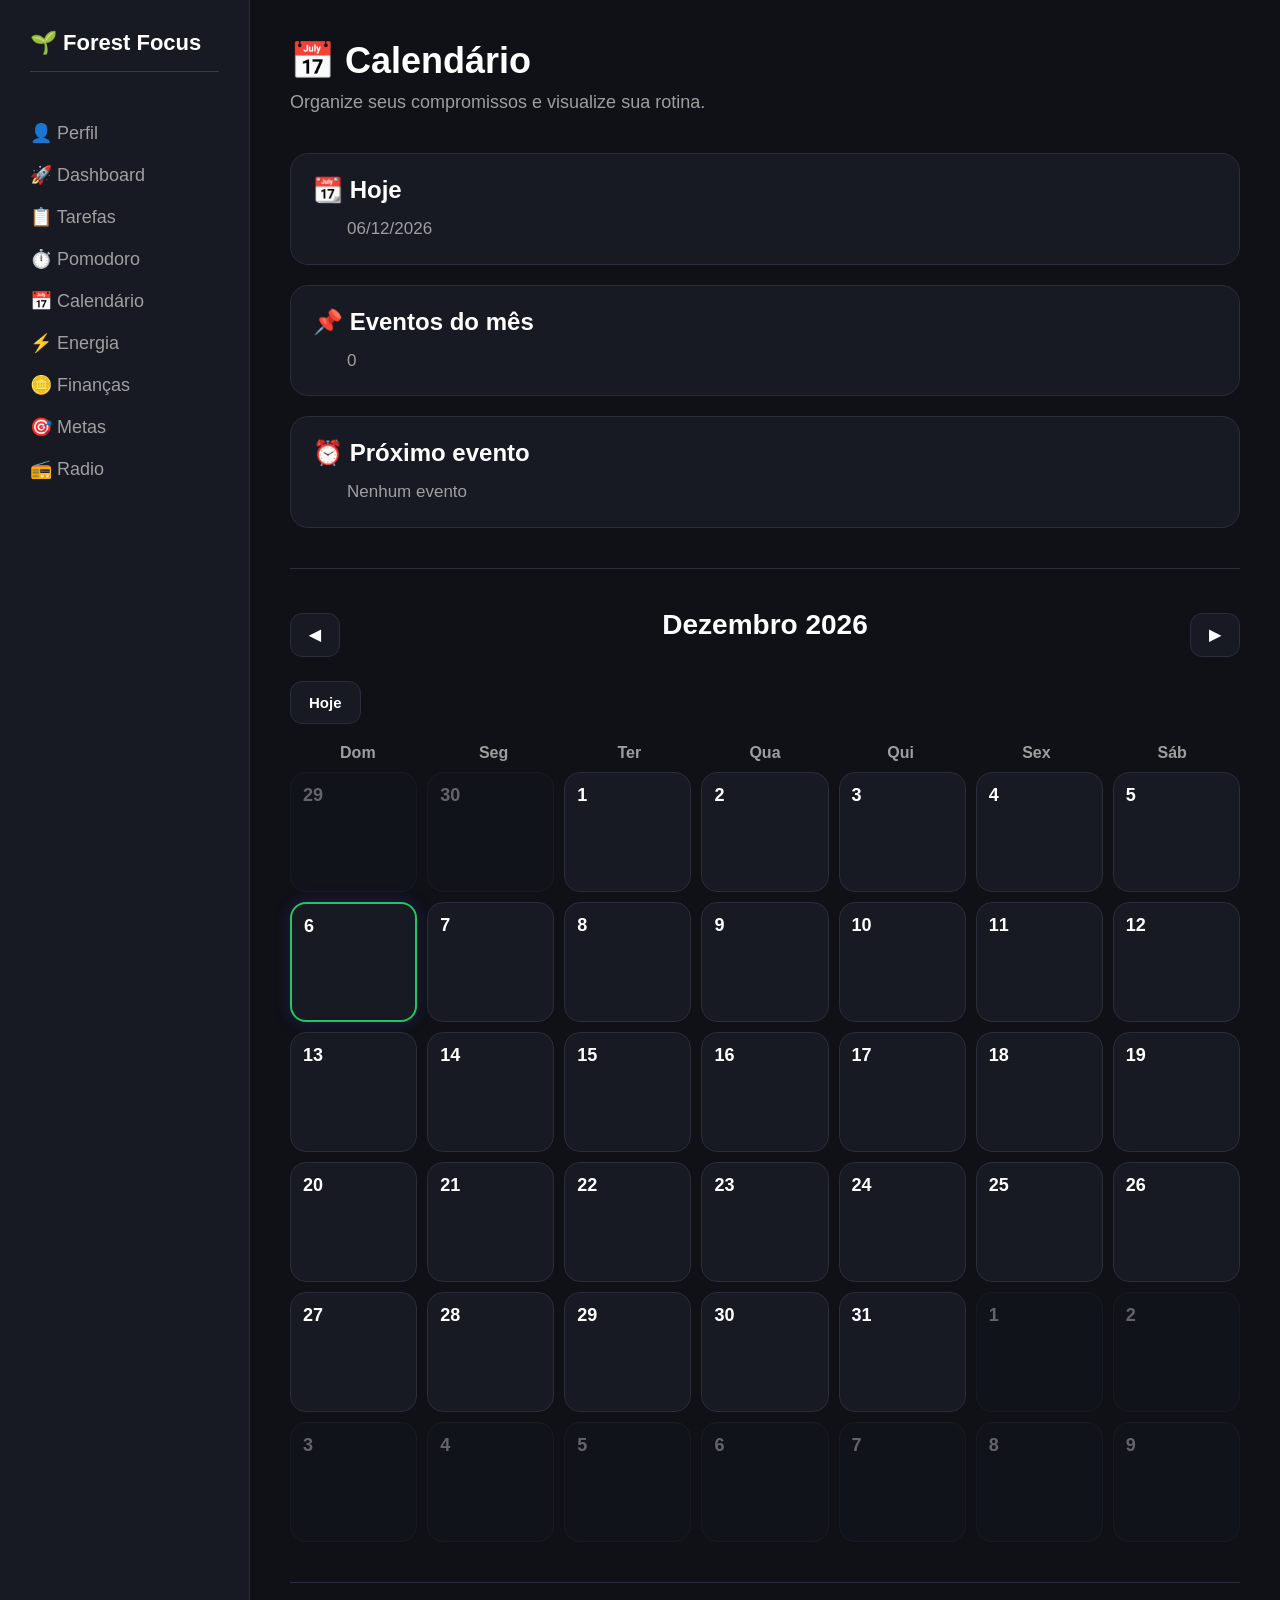
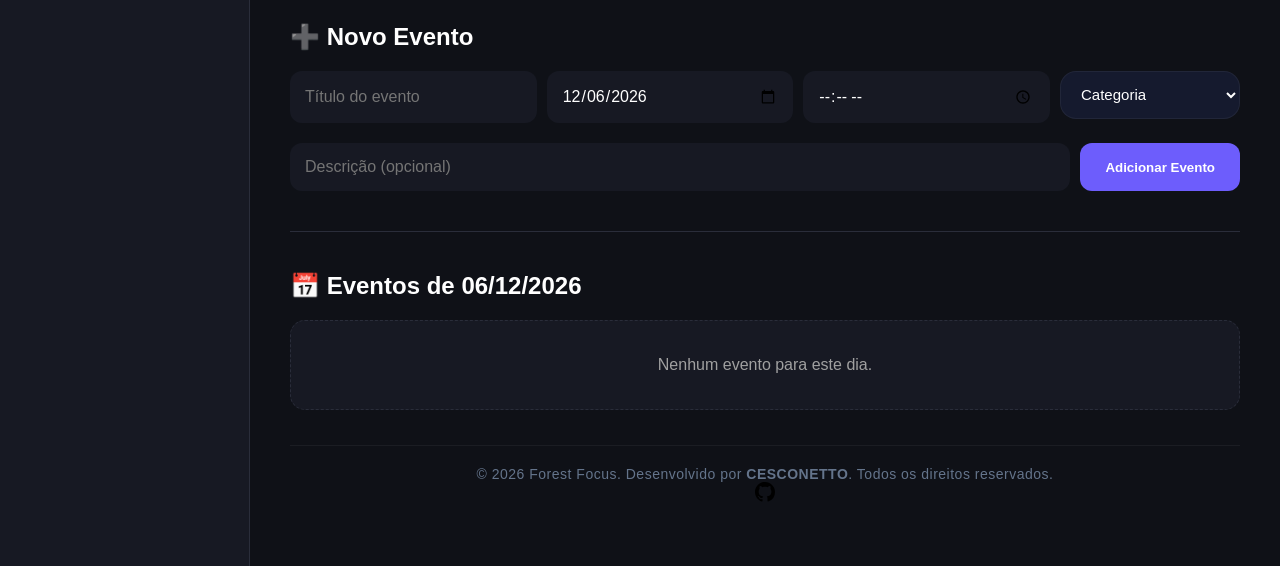
==== commit baa9c8a6: "correções gerais" ====
--- a/pages/calendario.html
+++ b/pages/calendario.html
@@ -20,16 +20,16 @@
       </button>
 
       <nav>
+        <a href="perfil.html">👤 Perfil</a>
         <a href="../index.html">🚀 Dashboard</a>
-        <a href="tarefas.html">📋 Tasks</a>
+        <a href="tarefas.html">📋 Tarefas</a>
         <a href="pomodoro.html">⏱️ Pomodoro</a>
         <a href="calendario.html">📅 Calendário</a>
         <a href="energia.html">⚡ Energia</a>
+        <a href="financas.html">🪙 Finanças</a>
         <a href="metas.html">🎯 Metas</a>
-        <a href="financas.html">🪙 Finanças</a>
-        <a href="perfil.html">👤 Perfil</a>
         <a href="https://youtu.be/IvgZ4maSn4c" target="_blank" class="radio-link">
-          🎧 Focus Radio
+          📻 Radio
         </a>
       </nav>
     </aside>
--- a/assets/css/style.css
+++ b/assets/css/style.css
@@ -1382,6 +1382,7 @@
         box-sizing: border-box;
         padding: 15px;
         padding-top: 90px;
+        padding-bottom: 120px !important; /* Margem de segurança para os botões fixos */
         transition: .35s;
     }
 
@@ -1504,13 +1505,17 @@
         justify-content: flex-end;
     }
 
-    .cards {
-        grid-template-columns: 1fr;
-        gap: 15px;
-    }
-
-    .card {
+    /* Resolução do problema 2: Desgrudar os cards (Dashboard, Energia, etc.) */
+    .cards, .main-content > div, .energy-section {
+        display: flex !important;
+        flex-direction: column !important;
+        gap: 20px !important; 
+    }
+
+    .card, [class*="card"], .mood-tracker, .finance-card {
         padding: 20px;
+        margin-bottom: 5px !important;
+        box-shadow: 0 4px 6px rgba(0, 0, 0, 0.1) !important;
     }
 
     .calendar-header {
@@ -1551,18 +1556,10 @@
         align-self: flex-end;
     }
 
-    .pomodoro-pet img {
-        width: 170px;
-    }
-
     #timer {
         font-size: 50px;
     }
 
-    #athenaStatus {
-        font-size: 18px;
-    }
-
     .pomodoro-buttons {
         flex-direction: column;
     }
@@ -1578,5 +1575,48 @@
     #musicPanel {
         width: 300px;
     }
-}
-
+
+    /* Resolução do problema 1: Correção estrutural da Assistente Athena */
+    .pomodoro-pet {
+        position: fixed !important;
+        bottom: 25px !important;
+        left: 20px !important;
+        z-index: 9999 !important;
+        background: #1e1e2f !important;
+        border: 2px solid #a78bfa !important;
+        border-radius: 50% !important;
+        width: 75px !important;
+        height: 75px !important;
+        padding: 0 !important;
+        display: flex !important;
+        align-items: center !important;
+        justify-content: center !important;
+        box-shadow: 0 8px 32px rgba(0, 0, 0, 0.5) !important;
+        overflow: hidden !important;
+        touch-action: manipulation !important;
+    }
+
+    .pomodoro-pet img {
+        width: 100% !important;
+        height: 100% !important;
+        object-fit: cover !important;
+    }
+
+    #athenaStatus, .pomodoro-pet + div, [id*="message"] {
+        position: fixed !important;
+        bottom: 110px !important;
+        left: 20px !important;
+        z-index: 9998 !important;
+        background: #1e1e2f !important;
+        border: 1px solid #2d2d44 !important;
+        border-radius: 12px !important;
+        padding: 12px !important;
+        max-width: 260px !important;
+        box-shadow: 0 4px 20px rgba(0, 0, 0, 0.4) !important;
+        box-sizing: border-box !important;
+    }
+
+    .pomodoro-pet p, .pomodoro-pet h3, #athenaStage {
+        display: none !important;
+    }
+}
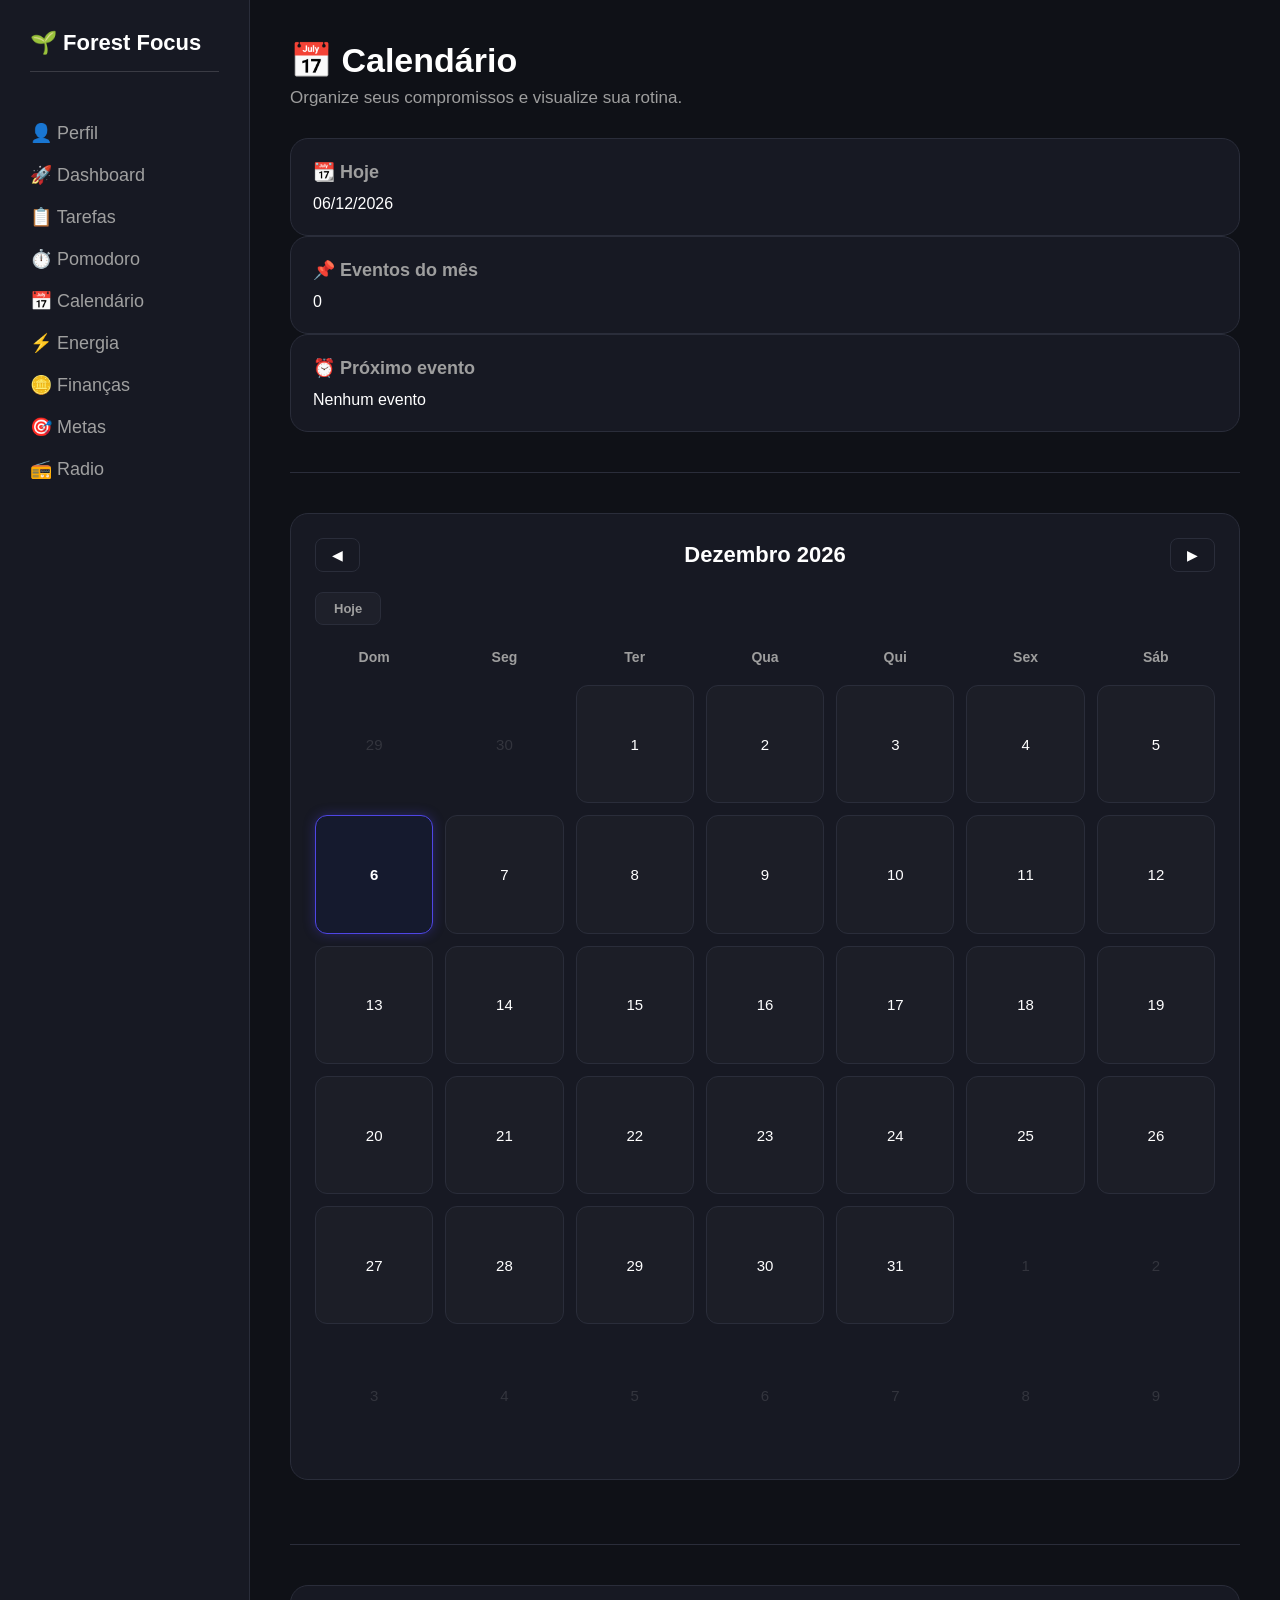
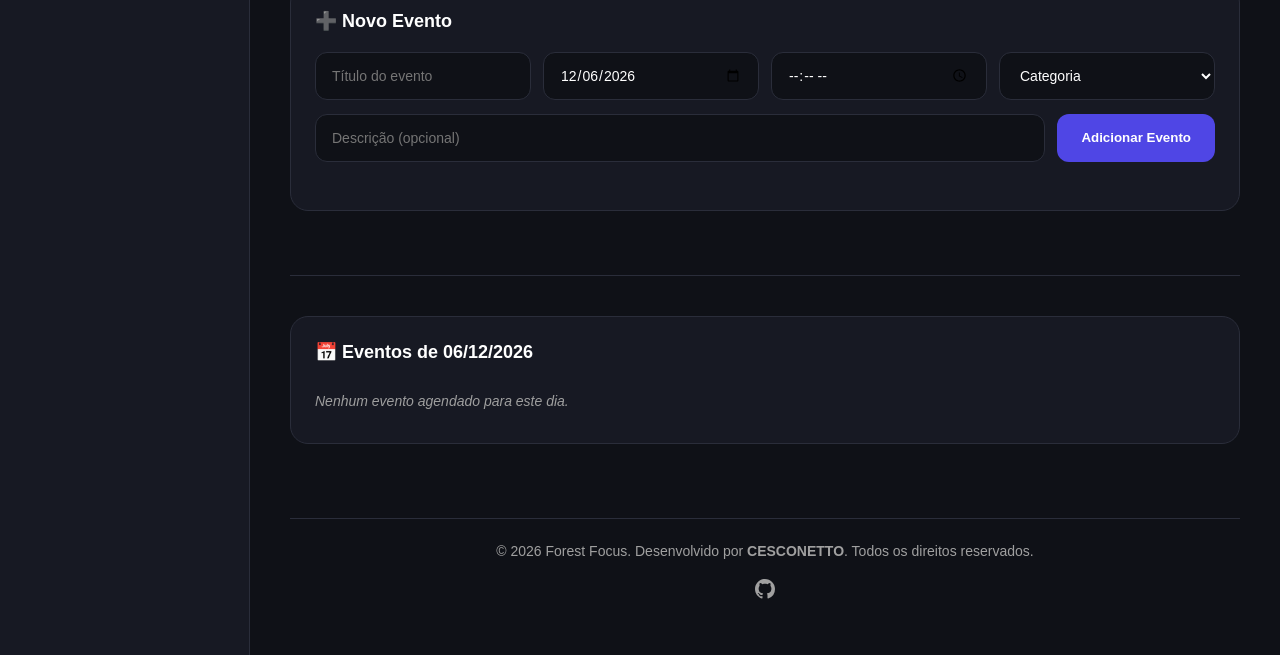
==== commit 964cbc58: "Versão Atualizada" ====
--- a/pages/calendario.html
+++ b/pages/calendario.html
@@ -1,140 +1,179 @@
-<!DOCTYPE html>
-<html lang="pt-BR">
-<head>
-  <meta charset="UTF-8">
-  <meta name="viewport" content="width=device-width, initial-scale=1.0">
-  <title>Calendário - Forest Focus</title>
-  <link rel="icon" type="image/png" href="../assets/img/favicon.png">
-  <link rel="stylesheet" href="../assets/css/style.css">
-</head>
-<body>
-
-  <div class="container">
-
-    <aside class="sidebar">
-      <h2>🌱 Forest Focus</h2>
-
-      <button class="menu-toggle" aria-label="Abrir menu">
-        <span>🌱 Forest Focus</span>
-        <span class="menu-icon">☰</span>
-      </button>
-
-      <nav>
-        <a href="perfil.html">👤 Perfil</a>
-        <a href="../index.html">🚀 Dashboard</a>
-        <a href="tarefas.html">📋 Tarefas</a>
-        <a href="pomodoro.html">⏱️ Pomodoro</a>
-        <a href="calendario.html">📅 Calendário</a>
-        <a href="energia.html">⚡ Energia</a>
-        <a href="financas.html">🪙 Finanças</a>
-        <a href="metas.html">🎯 Metas</a>
-        <a href="https://youtu.be/IvgZ4maSn4c" target="_blank" class="radio-link">
-          📻 Radio
-        </a>
-      </nav>
-    </aside>
-
-    <main class="main-content">
-
-      <header>
-        <h1>📅 Calendário</h1>
-        <p>Organize seus compromissos e visualize sua rotina.</p>
-      </header>
-
-      <section class="cards">
-        <div class="card">
-          <h3>📆 Hoje</h3>
-          <p id="todayCard">--/--/----</p>
-        </div>
-
-        <div class="card">
-          <h3>📌 Eventos do mês</h3>
-          <p id="monthEvents">0</p>
-        </div>
-
-        <div class="card">
-          <h3>⏰ Próximo evento</h3>
-          <p id="nextEvent">Nenhum evento</p>
-        </div>
-      </section>
-
-      <div class="section-divider"></div>
-
-      <section class="tasks">
-        
-        <div class="calendar-header">
-          <button id="prevMonth">◀</button>
-          <h2 id="calendarTitle">Junho 2026</h2>
-          <button id="nextMonth">▶</button>
-        </div>
-
-        <button id="todayButton">Hoje</button>
-
-        <div class="calendar-weekdays">
-          <div>Dom</div>
-          <div>Seg</div>
-          <div>Ter</div>
-          <div>Qua</div>
-          <div>Qui</div>
-          <div>Sex</div>
-          <div>Sáb</div>
-        </div>
-
-        <div id="calendarGrid" class="calendar-grid"></div>
-
-      </section>
-
-      <div class="section-divider"></div>
-
-      <section class="tasks">
-        <h2>➕ Novo Evento</h2>
-
-        <div class="task-input">
-          <input type="text" id="eventTitle" placeholder="Título do evento">
-          <input type="date" id="eventDate">
-          <input type="time" id="eventTime">
-
-          <select id="eventCategory">
-            <option selected disabled>Categoria</option>
-            <option>🎂 Aniversário</option>
-            <option>📝 Estudos</option>
-            <option>💼 Trabalho</option>
-            <option>🖥️ Reunião</option>
-            <option>❤️ Saúde</option>
-            <option>🧳 Viagem</option>
-            <option>🗓️ Evento</option>
-            <option>💰 Financeiro</option>
-            <option>📌 Outros</option>
-          </select>
-        </div>
-
-        <div class="task-input">
-          <input type="text" id="eventDescription" placeholder="Descrição (opcional)">
-          <button id="addEventButton">Adicionar Evento</button>
-        </div>
-      </section>
-
-      <div class="section-divider"></div>
-
-      <section class="tasks">
-        <h2 id="selectedDateTitle">📅 Eventos do Dia</h2>
-        <div id="eventList"></div>
-      </section>
-
-      <footer class="main-footer">
-        <p>
-          &copy; 2026 Forest Focus. Desenvolvido por <strong>CESCONETTO</strong>. Todos os direitos reservados.
-        </p>
-        <a href="https://github.com/ViniCesco" target="_blank" title="Ver meu GitHub">
-          <svg height="20" width="20" viewBox="0 0 16 16">
-            <path d="M8 0C3.58 0 0 3.58 0 8c0 3.54 2.29 6.53 5.47 7.59.4.07.55-.17.55-.38 0-.19-.01-.82-.01-1.49-2.01.37-2.53-.49-2.69-.94-.09-.23-.48-.94-.82-1.13-.28-.15-.68-.52-.01-.53.63-.01 1.08.58 1.23.82.72 1.21 1.87.87 2.33.66.07-.52.28-.87.51-1.07-1.78-.2-3.64-.89-3.64-3.95 0-.87.31-1.59.82-2.15-.08-.2-.36-1.02.08-2.12 0 0 .67-.21 2.2.82.64-.18 1.32-.27 2-.27.68 0 1.36.09 2 .27 1.53-1.04 2.2-.82 2.2-.82.44 1.1.16 1.92.08 2.12.51.56.82 1.27.82 2.15 0 3.07-1.87 3.75-3.65 3.95.29.25.54.73.54 1.48 0 1.07-.01 1.93-.01 2.2 0 .21.15.46.55.38A8.013 8.013 0 0016 8c0-4.42-3.58-8-8-8z"></path>
-          </svg>
-        </a>
-      </footer>
-
-    </main>
-  </div>
-
-  <script src="../assets/js/calendario.js"></script>
-</body>
+<!DOCTYPE html>
+<html lang="pt-BR">
+<head>
+  <meta charset="UTF-8">
+  <meta name="viewport" content="width=device-width, initial-scale=1.0">
+  <title>Calendário - Forest Focus</title>
+  <link rel="icon" type="image/png" href="../assets/img/favicon.png">
+  <link rel="stylesheet" href="../assets/css/base.css">
+  <link rel="stylesheet" href="../assets/css/calendario.css">
+</head>
+<body>
+
+  <div class="container">
+
+    <button class="menu-toggle" aria-label="Abrir menu">
+      <span>🌱 Forest Focus</span>
+      <span class="menu-icon">☰</span>
+    </button>
+
+    <aside class="sidebar">
+      <h2>🌱 Forest Focus</h2>
+
+      <nav>
+        <a href="perfil.html">👤 Perfil</a>
+        <a href="../index.html">🚀 Dashboard</a>
+        <a href="tarefas.html">📋 Tarefas</a>
+        <a href="pomodoro.html">⏱️ Pomodoro</a>
+        <a href="calendario.html">📅 Calendário</a>
+        <a href="energia.html">⚡ Energia</a>
+        <a href="financas.html">🪙 Finanças</a>
+        <a href="metas.html">🎯 Metas</a>
+        <a href="https://youtu.be/IvgZ4maSn4c" target="_blank" class="radio-link">
+          📻 Radio
+        </a>
+      </nav>
+    </aside>
+
+    <main class="main-content">
+
+      <header>
+        <h1>📅 Calendário</h1>
+        <p>Organize seus compromissos e visualize sua rotina.</p>
+      </header>
+
+      <section class="cards">
+        <div class="card">
+          <h3>📆 Hoje</h3>
+          <p id="todayCard">--/--/----</p>
+        </div>
+
+        <div class="card">
+          <h3>📌 Eventos do mês</h3>
+          <p id="monthEvents">0</p>
+        </div>
+
+        <div class="card">
+          <h3>⏰ Próximo evento</h3>
+          <p id="nextEvent">Nenhum evento</p>
+        </div>
+      </section>
+
+      <div class="section-divider"></div>
+
+      <section class="tasks">
+        
+        <div class="calendar-header">
+          <button id="prevMonth">◀</button>
+          <h2 id="calendarTitle">Junho 2026</h2>
+          <button id="nextMonth">▶</button>
+        </div>
+
+        <button id="todayButton">Hoje</button>
+
+        <div class="calendar-weekdays">
+          <div>Dom</div>
+          <div>Seg</div>
+          <div>Ter</div>
+          <div>Qua</div>
+          <div>Qui</div>
+          <div>Sex</div>
+          <div>Sáb</div>
+        </div>
+
+        <div id="calendarGrid" class="calendar-grid"></div>
+
+      </section>
+
+      <div class="section-divider"></div>
+
+      <section class="tasks">
+        <h2>➕ Novo Evento</h2>
+
+        <div class="task-input">
+          <input type="text" id="eventTitle" placeholder="Título do evento">
+          <input type="date" id="eventDate">
+          <input type="time" id="eventTime">
+
+          <select id="eventCategory">
+            <option selected disabled>Categoria</option>
+            <option>🎂 Aniversário</option>
+            <option>📝 Estudos</option>
+            <option>💼 Trabalho</option>
+            <option>🖥️ Reunião</option>
+            <option>❤️ Saúde</option>
+            <option>🧳 Viagem</option>
+            <option>🗓️ Evento</option>
+            <option>💰 Financeiro</option>
+            <option>📌 Outros</option>
+          </select>
+        </div>
+
+        <div class="task-input">
+          <input type="text" id="eventDescription" placeholder="Descrição (opcional)">
+          <button id="addEventButton">Adicionar Evento</button>
+        </div>
+        <p class="modal-error" id="eventFormError"></p>
+      </section>
+
+      <div class="section-divider"></div>
+
+      <section class="tasks">
+        <h2 id="selectedDateTitle">📅 Eventos do Dia</h2>
+        <div id="eventList"></div>
+      </section>
+
+      <footer class="main-footer">
+        <p>
+          &copy; 2026 Forest Focus. Desenvolvido por <strong>CESCONETTO</strong>. Todos os direitos reservados.
+        </p>
+        <a href="https://github.com/ViniCesco" target="_blank" title="Ver meu GitHub">
+          <svg height="20" width="20" viewBox="0 0 16 16">
+            <path d="M8 0C3.58 0 0 3.58 0 8c0 3.54 2.29 6.53 5.47 7.59.4.07.55-.17.55-.38 0-.19-.01-.82-.01-1.49-2.01.37-2.53-.49-2.69-.94-.09-.23-.48-.94-.82-1.13-.28-.15-.68-.52-.01-.53.63-.01 1.08.58 1.23.82.72 1.21 1.87.87 2.33.66.07-.52.28-.87.51-1.07-1.78-.2-3.64-.89-3.64-3.95 0-.87.31-1.59.82-2.15-.08-.2-.36-1.02.08-2.12 0 0 .67-.21 2.2.82.64-.18 1.32-.27 2-.27.68 0 1.36.09 2 .27 1.53-1.04 2.2-.82 2.2-.82.44 1.1.16 1.92.08 2.12.51.56.82 1.27.82 2.15 0 3.07-1.87 3.75-3.65 3.95.29.25.54.73.54 1.48 0 1.07-.01 1.93-.01 2.2 0 .21.15.46.55.38A8.013 8.013 0 0016 8c0-4.42-3.58-8-8-8z"></path>
+          </svg>
+        </a>
+      </footer>
+
+    </main>
+  </div>
+
+  <div class="modal-overlay" id="eventEditModal">
+    <div class="modal-box">
+      <h3>✏️ Editar evento</h3>
+      <input type="text" id="eventEditTitle" placeholder="Título">
+      <input type="time" id="eventEditTime">
+      <select id="eventEditCategory">
+        <option>🎂 Aniversário</option>
+        <option>📝 Estudos</option>
+        <option>💼 Trabalho</option>
+        <option>🖥️ Reunião</option>
+        <option>❤️ Saúde</option>
+        <option>🧳 Viagem</option>
+        <option>🗓️ Evento</option>
+        <option>💰 Financeiro</option>
+        <option>📌 Outros</option>
+      </select>
+      <input type="text" id="eventEditDescription" placeholder="Descrição (opcional)">
+      <p class="modal-error" id="eventEditError"></p>
+      <div class="modal-actions">
+        <button class="btn-cancel" id="eventEditCancelBtn">Cancelar</button>
+        <button class="btn-save" id="eventEditSaveBtn">Salvar</button>
+      </div>
+    </div>
+  </div>
+
+  <div class="modal-overlay" id="eventDeleteModal">
+    <div class="modal-box">
+      <h3>Excluir evento</h3>
+      <p>Tem certeza que deseja excluir este evento? Essa ação não pode ser desfeita.</p>
+      <div class="modal-actions">
+        <button class="btn-cancel" id="eventDeleteCancelBtn">Cancelar</button>
+        <button class="btn-danger" id="eventDeleteConfirmBtn">Excluir</button>
+      </div>
+    </div>
+  </div>
+
+  <script src="../assets/js/menu.js"></script>
+  <script src="../assets/js/calendario.js"></script>
+</body>
 </html>
--- a/assets/css/base.css
+++ b/assets/css/base.css
@@ -0,0 +1,391 @@
+/* ==========================================================================
+   BASE.CSS — compartilhado por TODAS as páginas do projeto
+   Contém: variáveis, reset, layout geral, sidebar, menu mobile e rodapé.
+   Cada página deve linkar este arquivo ANTES do seu CSS específico.
+   ========================================================================== */
+
+:root {
+  --bg-main: #0f1117;
+  --bg-card: #171923;
+  --bg-select: #151a2e;
+  --border-color: #2a2d3a;
+  --primary: #4f46e5;
+  --primary-hover: #6d5dfc;
+  --success: #22c55e;
+  --danger: #ef4444;
+  --text-white: #ffffff;
+  --text-muted: #a0a0a0;
+  --text-label: #9e9e9e;
+}
+
+* {
+  margin: 0;
+  padding: 0;
+  box-sizing: border-box;
+  font-family: Arial, sans-serif;
+}
+
+html, body {
+  /* evita o scroll horizontal fantasma causado pela sidebar off-canvas */
+  overflow-x: hidden;
+  width: 100%;
+}
+
+body {
+  background: var(--bg-main);
+  color: var(--text-white);
+  min-height: 100vh;
+}
+
+.section-divider, hr {
+  width: 100%;
+  height: 1px;
+  background: var(--border-color);
+  border: none;
+  margin: 40px 0;
+}
+
+hr {
+  margin: 15px 0;
+}
+
+/* ==========================================================================
+   ESTRUTURA BASE (LAYOUT GLOBAL)
+   ========================================================================== */
+.container {
+  display: flex;
+  min-height: 100vh;
+}
+
+.main-content {
+  flex: 1;
+  padding: 40px;
+  display: flex;
+  flex-direction: column;
+  min-width: 0;
+}
+
+/* Título de página padrão (h1 + parágrafo de apoio) */
+header {
+  margin-bottom: 30px;
+}
+
+header h1 {
+  font-size: 34px;
+  margin-bottom: 8px;
+}
+
+header p {
+  color: var(--text-label);
+  font-size: 17px;
+}
+
+/* ==========================================================================
+   CARD BASE — compartilhado por TODAS as páginas
+   (dashboard, tarefas, pomodoro, e as próximas). Cada página só precisa
+   adicionar o que for específico do conteúdo interno do card.
+   ========================================================================== */
+.card {
+  background: var(--bg-card);
+  border: 1px solid var(--border-color);
+  border-radius: 18px;
+  padding: 22px;
+  transition: all 0.25s cubic-bezier(0.4, 0, 0.2, 1);
+}
+
+.card:hover {
+  border-color: var(--primary);
+  transform: translateY(-3px);
+}
+
+.card h3 {
+  display: flex;
+  align-items: center;
+  gap: 8px;
+  font-size: 18px;
+  font-weight: 700;
+  margin-bottom: 12px;
+  color: var(--text-label);
+}
+
+/* ==========================================================================
+   SIDEBAR (MENU LATERAL)
+   ========================================================================== */
+.sidebar {
+  width: 250px;
+  background: var(--bg-card);
+  padding: 30px;
+  border-right: 1px solid var(--border-color);
+  display: flex;
+  flex-direction: column;
+}
+
+.sidebar h2 {
+  font-size: 22px;
+  color: #ffffff;
+  font-weight: 700;
+  margin-bottom: 50px;
+  white-space: nowrap;
+  padding-bottom: 15px;
+  border-bottom: 1px solid rgba(255, 255, 255, 0.15);
+}
+
+.sidebar nav {
+  display: flex;
+  flex-direction: column;
+  gap: 20px;
+}
+
+.sidebar a {
+  text-decoration: none;
+  color: var(--text-muted);
+  font-size: 18px;
+  display: flex;
+  align-items: center;
+  gap: 10px;
+  transition: transform 0.3s ease, color 0.3s ease;
+}
+
+.sidebar a:hover {
+  color: var(--text-white);
+  transform: translateX(5px);
+}
+
+.menu-toggle {
+  display: none;
+  background: transparent;
+  border: none;
+  color: var(--text-white);
+  font-size: 20px;
+  cursor: pointer;
+  width: 100%;
+  text-align: left;
+}
+
+/* Overlay escuro criado dinamicamente pelo menu.js */
+.sidebar-overlay {
+  display: none;
+}
+
+/* ==========================================================================
+   RODAPÉ PRINCIPAL (compartilhado por todas as páginas)
+   ========================================================================== */
+.main-footer {
+  margin-top: auto;
+  padding: 30px 0 10px 0;
+  border-top: 1px solid rgba(255, 255, 255, 0.03);
+  display: flex;
+  align-items: center;
+  justify-content: center;
+  gap: 12px;
+  color: var(--text-muted);
+  font-size: 14px;
+  text-align: center;
+  width: 100%;
+  flex-wrap: wrap;
+}
+
+.main-footer svg {
+  vertical-align: middle;
+  fill: var(--text-muted);
+  transition: fill 0.2s ease, transform 0.2s ease;
+}
+
+.main-footer a:hover svg {
+  fill: var(--text-white);
+  transform: scale(1.1);
+}
+
+/* ==========================================================================
+   MODAL DE EDIÇÃO — compartilhado por TODAS as páginas
+   Substitui prompt()/alert() nativos, que não funcionam de forma
+   confiável em navegadores mobile/PWA/webviews.
+   ========================================================================== */
+.modal-overlay {
+  display: none;
+  position: fixed;
+  inset: 0;
+  background: rgba(0, 0, 0, 0.6);
+  z-index: 3000;
+  align-items: center;
+  justify-content: center;
+  padding: 20px;
+}
+
+.modal-overlay.active {
+  display: flex;
+}
+
+.modal-box {
+  background: var(--bg-card);
+  border: 1px solid var(--border-color);
+  border-radius: 16px;
+  padding: 24px;
+  width: 100%;
+  max-width: 400px;
+}
+
+.modal-box h3 {
+  margin-bottom: 16px;
+  font-size: 18px;
+}
+
+.modal-box input {
+  width: 100%;
+  height: 46px;
+  padding: 0 14px;
+  margin-bottom: 6px;
+  border: 1px solid var(--border-color);
+  border-radius: 10px;
+  background: var(--bg-select);
+  color: var(--text-white);
+  font-size: 15px;
+  outline: none;
+}
+
+.modal-box input:focus {
+  border-color: var(--primary);
+}
+
+.modal-box select {
+  width: 100%;
+  height: 46px;
+  padding: 0 14px;
+  margin-bottom: 6px;
+  border: 1px solid var(--border-color);
+  border-radius: 10px;
+  background: var(--bg-select);
+  color: var(--text-white);
+  font-size: 15px;
+  outline: none;
+  cursor: pointer;
+}
+
+.modal-box select:focus {
+  border-color: var(--primary);
+}
+
+.modal-error {
+  color: var(--danger);
+  font-size: 13px;
+  min-height: 18px;
+  margin-bottom: 6px;
+}
+
+.modal-actions {
+  display: flex;
+  gap: 10px;
+  justify-content: flex-end;
+  margin-top: 10px;
+}
+
+.modal-actions button {
+  height: 42px;
+  padding: 0 18px;
+  border: none;
+  border-radius: 10px;
+  font-weight: 600;
+  cursor: pointer;
+}
+
+.modal-actions .btn-cancel {
+  background: rgba(255, 255, 255, 0.08);
+  color: var(--text-white);
+}
+
+.modal-actions .btn-save {
+  background: var(--primary-hover);
+  color: var(--text-white);
+}
+
+.modal-actions .btn-danger {
+  background: var(--danger);
+  color: var(--text-white);
+}
+
+/* ==========================================================================
+   RESPONSIVIDADE MOBILE — MENU CORTINA (compartilhado por todas as páginas)
+   ========================================================================== */
+@media (max-width: 768px) {
+  .menu-toggle {
+    display: flex;
+    justify-content: space-between;
+    align-items: center;
+    padding: 15px 20px;
+    background: var(--bg-card);
+    border-bottom: 1px solid var(--border-color);
+    position: fixed;
+    top: 0;
+    left: 0;
+    width: 100%;
+    z-index: 1100;
+  }
+
+  .container {
+    flex-direction: column;
+  }
+
+  /* CORREÇÃO: menu agora é uma cortina de TELA CHEIA (como na página que
+     você gostou), ao invés de uma gaveta parcial de 260px que deixava
+     o conteúdo de fundo visível sem escurecer. */
+  .sidebar {
+    position: fixed;
+    top: -100%;
+    left: 0;
+    width: 100%;
+    height: 100vh;
+    padding: 30px;
+    transition: top 0.3s ease;
+    z-index: 1000;
+    box-shadow: 0 5px 15px rgba(0, 0, 0, 0.5);
+  }
+
+  .sidebar.active {
+    top: 0;
+  }
+
+  .sidebar h2 {
+    display: none;
+  }
+
+  .sidebar nav {
+    margin-top: 60px;
+  }
+
+  /* Como a sidebar agora cobre a tela toda, não existe mais uma área
+     "de fora" para escurecer/clicar — o overlay fica sem função, mas
+     a regra some no CSS pra não conflitar com nada. */
+  .sidebar-overlay {
+    display: none !important;
+  }
+
+  .main-content {
+    width: 100%;
+    padding: 90px 16px 24px 16px;
+  }
+
+  header {
+    display: flex;
+    flex-direction: column;
+    align-items: center;
+    text-align: center;
+    gap: 8px;
+  }
+}
+
+/* ==========================================================================
+   BREAKPOINT EXTRA PARA TELAS BEM PEQUENAS (celulares ~320-480px)
+   ========================================================================== */
+@media (max-width: 480px) {
+  header h1 {
+    font-size: 26px;
+  }
+
+  header p {
+    font-size: 15px;
+  }
+
+  .main-content {
+    padding: 80px 12px 20px 12px;
+  }
+}
--- a/assets/css/calendario.css
+++ b/assets/css/calendario.css
@@ -0,0 +1,362 @@
+.tasks {
+  background: var(--bg-card);
+  border: 1px solid var(--border-color);
+  border-radius: 18px;
+  padding: 24px;
+  margin-bottom: 24px;
+  width: 100%;
+  box-sizing: border-box;
+}
+
+.tasks h2 {
+  font-size: 18px;
+  font-weight: 700;
+  color: var(--text-white);
+  margin-bottom: 20px;
+}
+
+.calendar-header {
+  display: flex;
+  justify-content: space-between;
+  align-items: center;
+  margin-bottom: 20px;
+}
+
+.calendar-header h2 {
+  font-size: 22px;
+  font-weight: bold;
+  color: var(--text-white);
+  margin-bottom: 0;
+}
+
+.calendar-header button {
+  background: transparent;
+  border: 1px solid var(--border-color);
+  color: var(--text-white);
+  padding: 8px 16px;
+  border-radius: 8px;
+  cursor: pointer;
+  font-size: 14px;
+  transition: all 0.2s ease;
+}
+
+.calendar-header button:hover {
+  background: var(--bg-select);
+  border-color: var(--primary);
+}
+
+#todayButton {
+  background: rgba(255, 255, 255, 0.03);
+  border: 1px solid var(--border-color);
+  color: var(--text-muted);
+  padding: 8px 18px;
+  border-radius: 8px;
+  cursor: pointer;
+  font-weight: 600;
+  font-size: 13px;
+  margin-bottom: 24px;
+  display: inline-block;
+  transition: all 0.2s;
+}
+
+#todayButton:hover {
+  background: var(--bg-select);
+  color: var(--text-white);
+  border-color: var(--primary);
+}
+
+.calendar-weekdays {
+  display: grid;
+  grid-template-columns: repeat(7, 1fr);
+  gap: 12px;
+  text-align: center;
+  margin-bottom: 12px;
+}
+
+.calendar-weekdays div {
+  font-weight: bold;
+  color: var(--text-label);
+  font-size: 14px;
+  padding-bottom: 8px;
+}
+
+.calendar-grid {
+  display: grid;
+  grid-template-columns: repeat(7, 1fr);
+  gap: 12px;
+  text-align: center;
+}
+
+.calendar-day {
+  aspect-ratio: 1;
+  display: flex;
+  align-items: center;
+  justify-content: center;
+  border-radius: 12px;
+  background: rgba(255, 255, 255, 0.02);
+  border: 1px solid var(--border-color);
+  cursor: pointer;
+  font-size: 15px;
+  font-weight: 500;
+  transition: all 0.2s ease;
+  user-select: none;
+}
+
+.calendar-day:hover {
+  border-color: var(--primary);
+  background: var(--bg-select);
+  transform: scale(1.03);
+}
+
+.calendar-day.today {
+  background: var(--primary);
+  color: var(--text-white);
+  border-color: var(--primary-hover);
+  font-weight: bold;
+  box-shadow: 0 0 12px rgba(79, 70, 229, 0.35);
+}
+
+.calendar-day.has-event {
+  position: relative;
+}
+
+.calendar-day.has-event::after {
+  content: '';
+  position: absolute;
+  bottom: 8px;
+  width: 6px;
+  height: 6px;
+  background: var(--success);
+  border-radius: 50%;
+}
+
+.calendar-day.selected {
+  border-color: var(--primary);
+  background: var(--bg-select);
+}
+
+.calendar-day.other-month {
+  color: rgba(255, 255, 255, 0.12);
+  border-color: transparent;
+  background: transparent;
+  cursor: default;
+  pointer-events: none;
+}
+
+.task-input {
+  display: flex;
+  gap: 12px;
+  margin-bottom: 14px;
+  width: 100%;
+}
+
+.task-input:last-of-type {
+  margin-bottom: 0;
+}
+
+.task-input input[type="text"],
+.task-input input[type="date"],
+.task-input input[type="time"],
+.task-input select {
+  flex: 1;
+  height: 48px;
+  padding: 0 16px;
+  border: 1px solid var(--border-color);
+  border-radius: 12px;
+  background: var(--bg-main);
+  color: var(--text-white);
+  font-size: 14px;
+  outline: none;
+  transition: border-color 0.2s ease;
+}
+
+.task-input input:focus,
+.task-input select:focus {
+  border-color: var(--primary);
+}
+
+#addEventButton {
+  height: 48px;
+  padding: 0 24px;
+  border: none;
+  border-radius: 12px;
+  background: var(--primary);
+  color: var(--text-white);
+  font-weight: bold;
+  cursor: pointer;
+  transition: all 0.2s ease;
+}
+
+#addEventButton:hover {
+  background: var(--primary-hover);
+  transform: translateY(-1px);
+}
+
+#eventList {
+  display: flex;
+  flex-direction: column;
+  gap: 12px;
+  width: 100%;
+}
+
+.event-item {
+  display: flex;
+  justify-content: space-between;
+  align-items: center;
+  background: rgba(255, 255, 255, 0.02);
+  border: 1px solid var(--border-color);
+  border-radius: 14px;
+  padding: 16px 20px;
+  width: 100%;
+  box-sizing: border-box;
+  transition: all 0.2s ease;
+  gap: 14px;
+}
+
+.event-item:hover {
+  border-color: var(--primary);
+}
+
+.event-item.completed {
+  opacity: 0.6;
+}
+
+.event-info {
+  display: flex;
+  flex-direction: column;
+  gap: 4px;
+}
+
+.event-title {
+  font-weight: bold;
+  color: var(--text-white);
+  font-size: 15px;
+}
+
+.event-title.completed {
+  text-decoration: line-through;
+}
+
+.event-details {
+  color: var(--text-muted);
+  font-size: 13px;
+}
+
+.event-checkbox-label {
+  font-size: 12px;
+  color: var(--text-label);
+  display: flex;
+  align-items: center;
+  gap: 4px;
+  margin-top: 4px;
+  cursor: pointer;
+}
+
+.meta-empty {
+  color: var(--text-label);
+  font-size: 14px;
+  font-style: italic;
+  padding: 10px 0;
+}
+
+.event-actions {
+  display: flex;
+  align-items: center;
+  gap: 8px;
+}
+
+.btn-action {
+  background: transparent;
+  border: none;
+  cursor: pointer;
+  font-size: 16px;
+  padding: 6px;
+  border-radius: 8px;
+  display: flex;
+  align-items: center;
+  justify-content: center;
+  color: var(--text-label);
+  transition: all 0.2s ease;
+}
+
+.btn-edit:hover {
+  color: var(--primary-hover);
+  background: rgba(79, 70, 229, 0.1);
+  transform: scale(1.1);
+}
+
+.btn-delete:hover {
+  color: var(--danger);
+  background: rgba(239, 68, 68, 0.1);
+  transform: scale(1.1);
+}
+
+.main-footer {
+  margin-top: 50px;
+  padding-top: 24px;
+  border-top: 1px solid var(--border-color);
+  display: flex;
+  flex-direction: column;
+  align-items: center;
+  justify-content: center;
+  gap: 14px;
+  color: var(--text-muted);
+  font-size: 14px;
+  text-align: center;
+  width: 100%;
+}
+
+.main-footer a {
+  display: inline-flex;
+  align-items: center;
+  justify-content: center;
+  padding: 6px;
+  border-radius: 50%;
+  transition: background 0.2s ease;
+}
+
+.main-footer svg {
+  fill: var(--text-muted);
+  transition: fill 0.2s ease, transform 0.2s ease;
+}
+
+.main-footer a:hover svg {
+  fill: var(--text-white);
+  transform: scale(1.15);
+}
+
+@media (max-width: 768px) {
+  .task-input {
+    flex-direction: column;
+    gap: 10px;
+  }
+
+  .task-input input,
+  .task-input select,
+  #addEventButton {
+    width: 100%;
+  }
+
+  .calendar-grid,
+  .calendar-weekdays {
+    gap: 6px;
+  }
+
+  .calendar-day {
+    font-size: 13px;
+    border-radius: 8px;
+  }
+
+  .event-item {
+    flex-direction: column;
+    align-items: flex-start;
+    gap: 14px;
+  }
+
+  .event-actions {
+    width: 100%;
+    justify-content: flex-end;
+    border-top: 1px solid var(--border-color);
+    padding-top: 10px;
+  }
+}
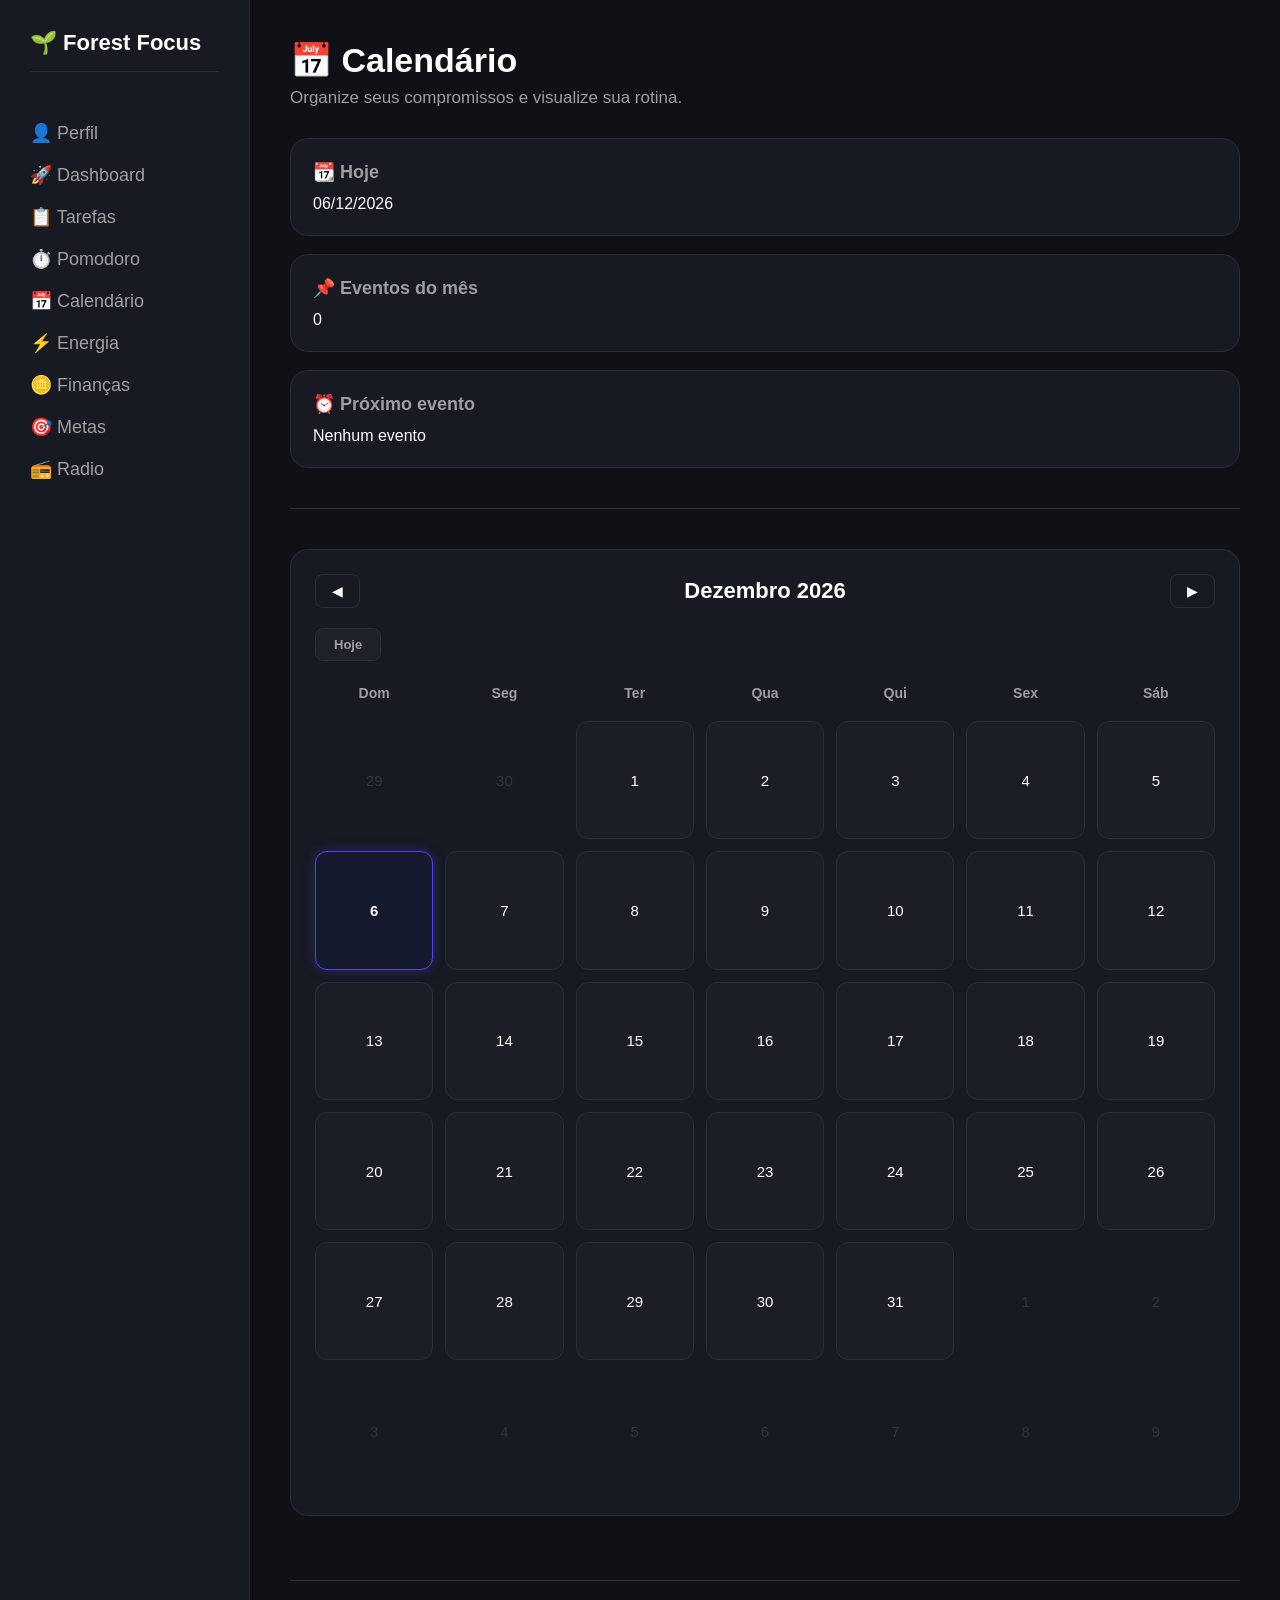
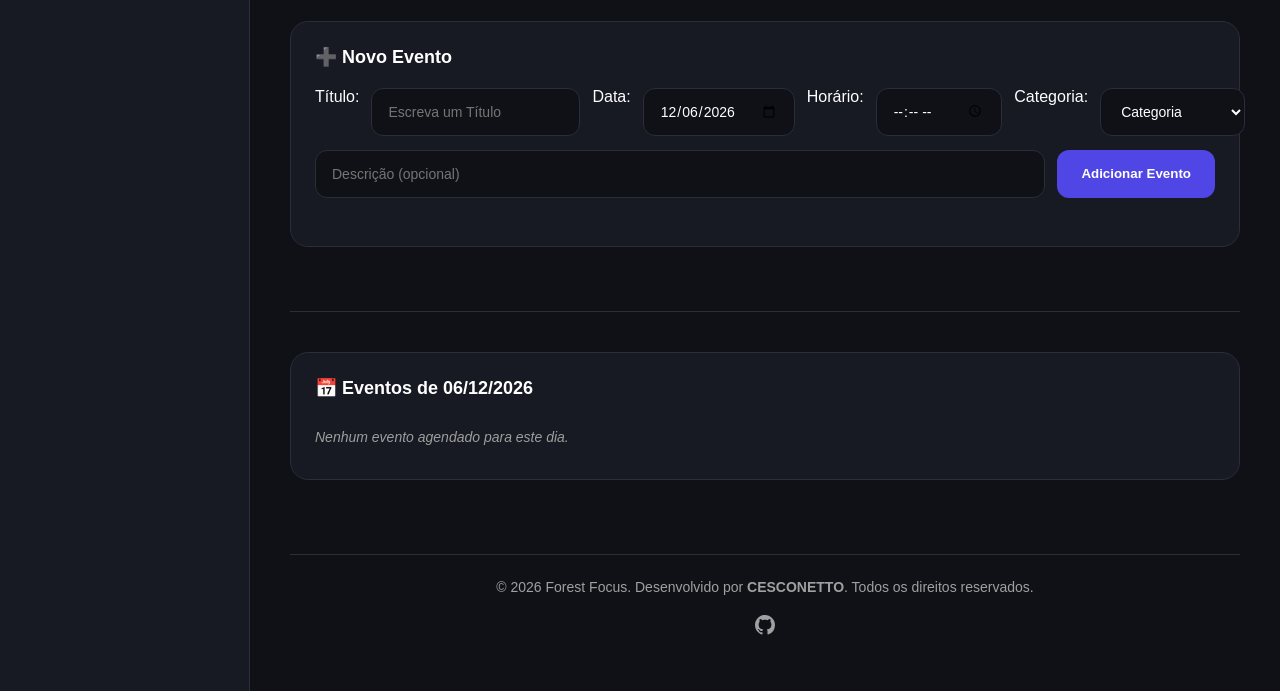
==== commit 7f869a43: "Sistema novo de temas" ====
--- a/pages/calendario.html
+++ b/pages/calendario.html
@@ -46,12 +46,12 @@
         <div class="card">
           <h3>📆 Hoje</h3>
           <p id="todayCard">--/--/----</p>
-        </div>
+        </div> <br>
 
         <div class="card">
           <h3>📌 Eventos do mês</h3>
           <p id="monthEvents">0</p>
-        </div>
+        </div> <br> 
 
         <div class="card">
           <h3>⏰ Próximo evento</h3>
@@ -91,10 +91,15 @@
         <h2>➕ Novo Evento</h2>
 
         <div class="task-input">
-          <input type="text" id="eventTitle" placeholder="Título do evento">
+          <label for="eventTitle">Título:</label>
+          <input type="text" id="eventTitle" placeholder="Escreva um Título"
+
+          <label for="eventDate">Data: </label>
           <input type="date" id="eventDate">
+
+          <label for="eventTime">Horário: </label>
           <input type="time" id="eventTime">
-
+          <label for="eventTitle">Categoria:</label>
           <select id="eventCategory">
             <option selected disabled>Categoria</option>
             <option>🎂 Aniversário</option>
@@ -175,5 +180,7 @@
 
   <script src="../assets/js/menu.js"></script>
   <script src="../assets/js/calendario.js"></script>
+  <script src="../assets/js/tema.js"></script>
+  
 </body>
 </html>
--- a/assets/css/base.css
+++ b/assets/css/base.css
@@ -1,9 +1,13 @@
 /* ==========================================================================
    BASE.CSS — compartilhado por TODAS as páginas do projeto
    Contém: variáveis, reset, layout geral, sidebar, menu mobile e rodapé.
-   Cada página deve linkar este arquivo ANTES do seu CSS específico.
-   ========================================================================== */
-
+   ========================================================================== */
+
+/*=========================================
+            TEMAS
+=========================================*/
+
+/* Tema Escuro*/
 :root {
   --bg-main: #0f1117;
   --bg-card: #171923;
@@ -16,42 +20,107 @@
   --text-white: #ffffff;
   --text-muted: #a0a0a0;
   --text-label: #9e9e9e;
-}
-
+  --logo-color: #ffffff;
+}
+
+/* Tema Claro */
+body.light-theme {
+  --bg-main: #f5f7fb;
+  --bg-card: #ffffff;
+  --bg-select: #f1f5f9;
+  --border-color: #d8dce5;
+  --primary: #4f46e5;
+  --primary-hover: #6d5dfc;
+  --success: #22c55e;
+  --danger: #ef4444;
+  --text-white: #1f2937;
+  --text-muted: #6b7280;
+  --text-label: #4b5563;
+  --logo-color: #000000;
+}
+
+/*=========================================
+            RESET
+=========================================*/
 * {
-  margin: 0;
-  padding: 0;
-  box-sizing: border-box;
-  font-family: Arial, sans-serif;
-}
-
-html, body {
-  /* evita o scroll horizontal fantasma causado pela sidebar off-canvas */
-  overflow-x: hidden;
-  width: 100%;
-}
-
+    margin: 0;
+    padding: 0;
+    box-sizing: border-box;
+    font-family: Arial, sans-serif;
+}
+
+html,
 body {
-  background: var(--bg-main);
-  color: var(--text-white);
-  min-height: 100vh;
-}
-
-.section-divider, hr {
-  width: 100%;
-  height: 1px;
-  background: var(--border-color);
-  border: none;
-  margin: 40px 0;
-}
-
+    overflow-x: hidden;
+    width: 100%;
+}
+
+body {
+    background: var(--bg-main);
+    color: var(--text-white);
+    min-height: 100vh;
+}
+
+/*=========================================
+            BOTÃO DE TEMA
+=========================================*/
+
+.theme-toggle{
+    width:60px;
+    height:32px;
+    background:var(--bg-card);
+    border:1px solid var(--border-color);
+    border-radius:50px;
+    cursor:pointer;
+    position:relative;
+    transition:.3s;
+    display:flex;
+    align-items:center;
+    padding:3px;
+}
+
+.theme-toggle:hover{
+    border-color:var(--primary);
+}
+
+.theme-icon{
+    width:24px;
+    height:24px;
+    background:var(--primary);
+    border-radius:50%;
+    display:flex;
+    align-items:center;
+    justify-content:center;
+    font-size:14px;
+    transition:.3s;
+    transform:translateX(0);
+}
+
+body.light-theme .theme-icon {
+    transform: translateX(28px);
+}
+
+/*=========================================
+            ELEMENTOS GERAIS
+=========================================*/
+
+.section-divider,
 hr {
-  margin: 15px 0;
-}
-
+    width: 100%;
+    height: 1px;
+    background: var(--border-color);
+    border: none;
+    margin: 40px 0;
+}
+
+hr {
+    margin: 15px 0;
+}
 /* ==========================================================================
    ESTRUTURA BASE (LAYOUT GLOBAL)
    ========================================================================== */
+
+
 .container {
   display: flex;
   min-height: 100vh;
@@ -65,7 +134,6 @@
   min-width: 0;
 }
 
-/* Título de página padrão (h1 + parágrafo de apoio) */
 header {
   margin-bottom: 30px;
 }
@@ -82,9 +150,8 @@
 
 /* ==========================================================================
    CARD BASE — compartilhado por TODAS as páginas
-   (dashboard, tarefas, pomodoro, e as próximas). Cada página só precisa
-   adicionar o que for específico do conteúdo interno do card.
-   ========================================================================== */
+   ========================================================================== */
+   
 .card {
   background: var(--bg-card);
   border: 1px solid var(--border-color);
@@ -111,6 +178,7 @@
 /* ==========================================================================
    SIDEBAR (MENU LATERAL)
    ========================================================================== */
+
 .sidebar {
   width: 250px;
   background: var(--bg-card);
@@ -122,12 +190,12 @@
 
 .sidebar h2 {
   font-size: 22px;
-  color: #ffffff;
+  color: var(--logo-color);
   font-weight: 700;
   margin-bottom: 50px;
   white-space: nowrap;
   padding-bottom: 15px;
-  border-bottom: 1px solid rgba(255, 255, 255, 0.15);
+  border-bottom: 1px solid var(--border-color);
 }
 
 .sidebar nav {
@@ -170,6 +238,7 @@
 /* ==========================================================================
    RODAPÉ PRINCIPAL (compartilhado por todas as páginas)
    ========================================================================== */
+
 .main-footer {
   margin-top: auto;
   padding: 30px 0 10px 0;
@@ -197,10 +266,11 @@
 }
 
 /* ==========================================================================
-   MODAL DE EDIÇÃO — compartilhado por TODAS as páginas
+   MODAL DE EDIÇÃO — 
    Substitui prompt()/alert() nativos, que não funcionam de forma
    confiável em navegadores mobile/PWA/webviews.
    ========================================================================== */
+
 .modal-overlay {
   display: none;
   position: fixed;
@@ -306,6 +376,7 @@
 /* ==========================================================================
    RESPONSIVIDADE MOBILE — MENU CORTINA (compartilhado por todas as páginas)
    ========================================================================== */
+
 @media (max-width: 768px) {
   .menu-toggle {
     display: flex;
@@ -325,9 +396,6 @@
     flex-direction: column;
   }
 
-  /* CORREÇÃO: menu agora é uma cortina de TELA CHEIA (como na página que
-     você gostou), ao invés de uma gaveta parcial de 260px que deixava
-     o conteúdo de fundo visível sem escurecer. */
   .sidebar {
     position: fixed;
     top: -100%;
@@ -352,9 +420,6 @@
     margin-top: 60px;
   }
 
-  /* Como a sidebar agora cobre a tela toda, não existe mais uma área
-     "de fora" para escurecer/clicar — o overlay fica sem função, mas
-     a regra some no CSS pra não conflitar com nada. */
   .sidebar-overlay {
     display: none !important;
   }
@@ -376,6 +441,7 @@
 /* ==========================================================================
    BREAKPOINT EXTRA PARA TELAS BEM PEQUENAS (celulares ~320-480px)
    ========================================================================== */
+   
 @media (max-width: 480px) {
   header h1 {
     font-size: 26px;
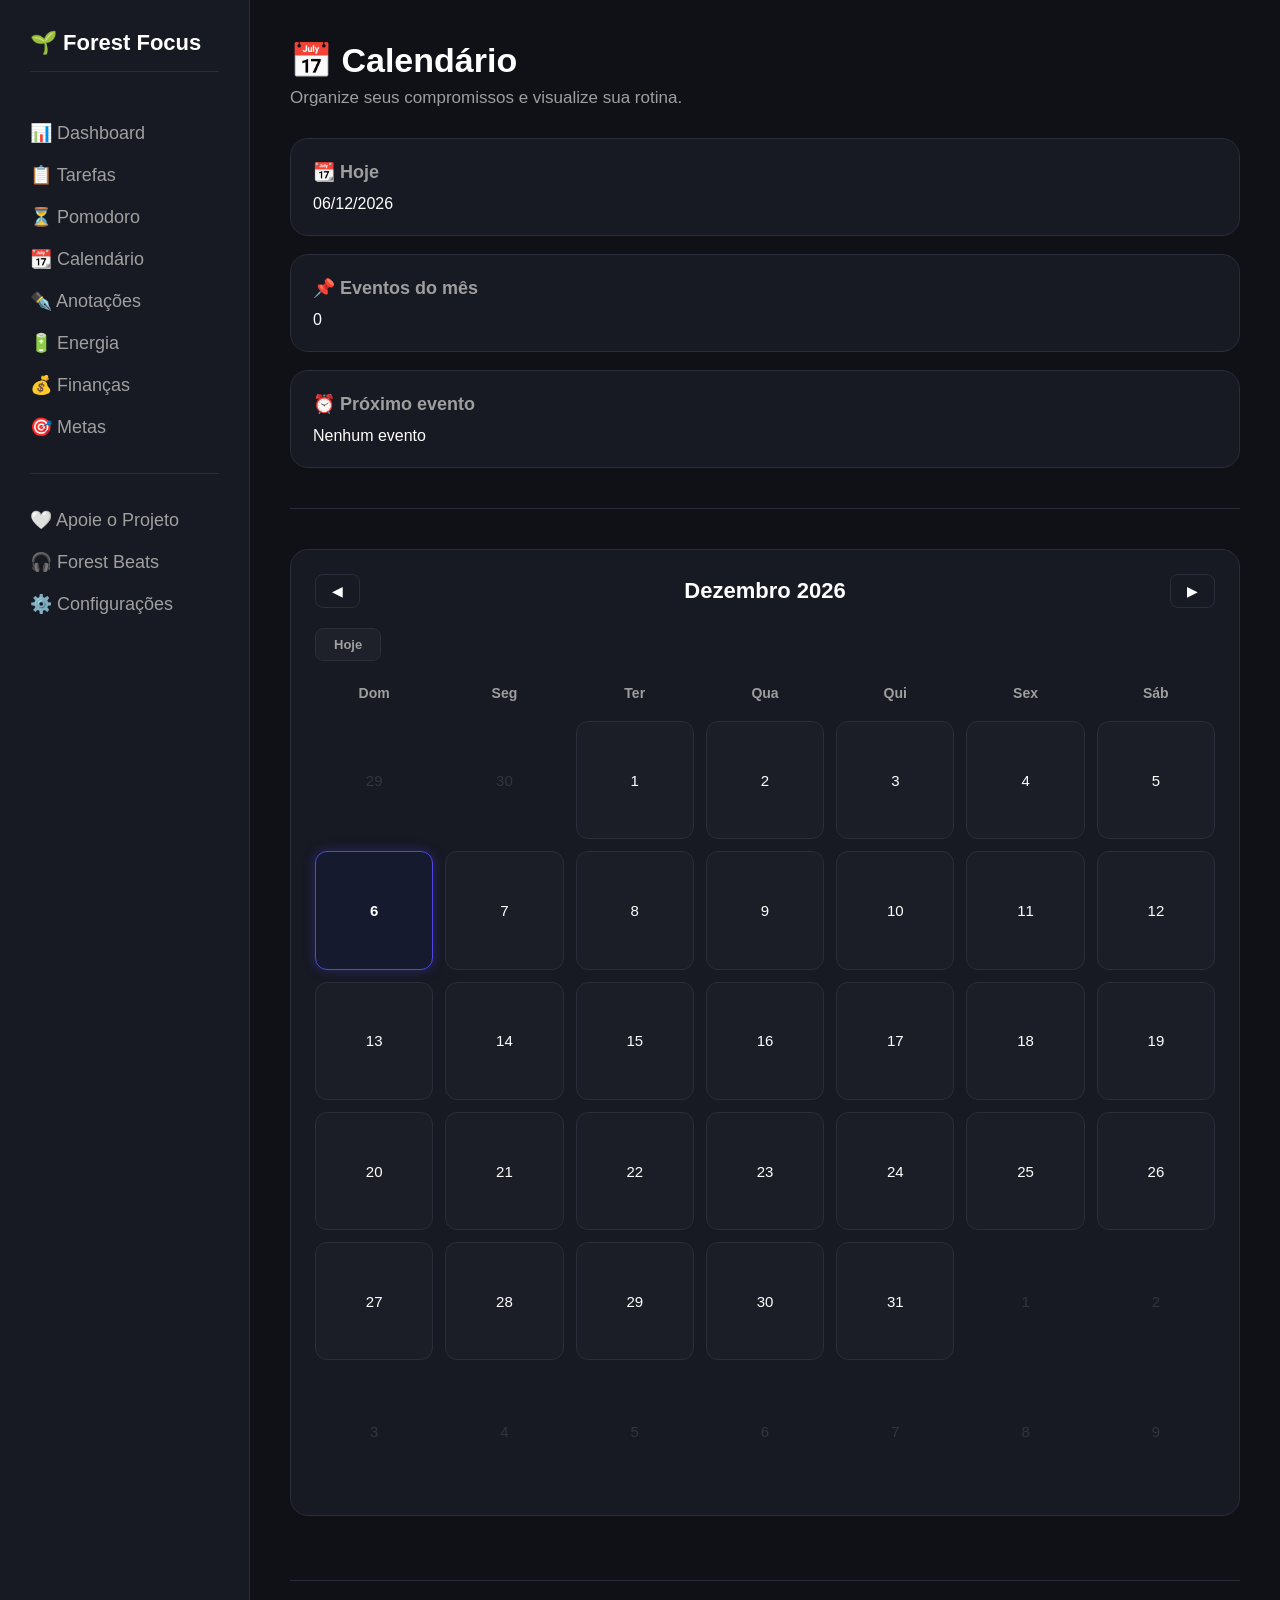
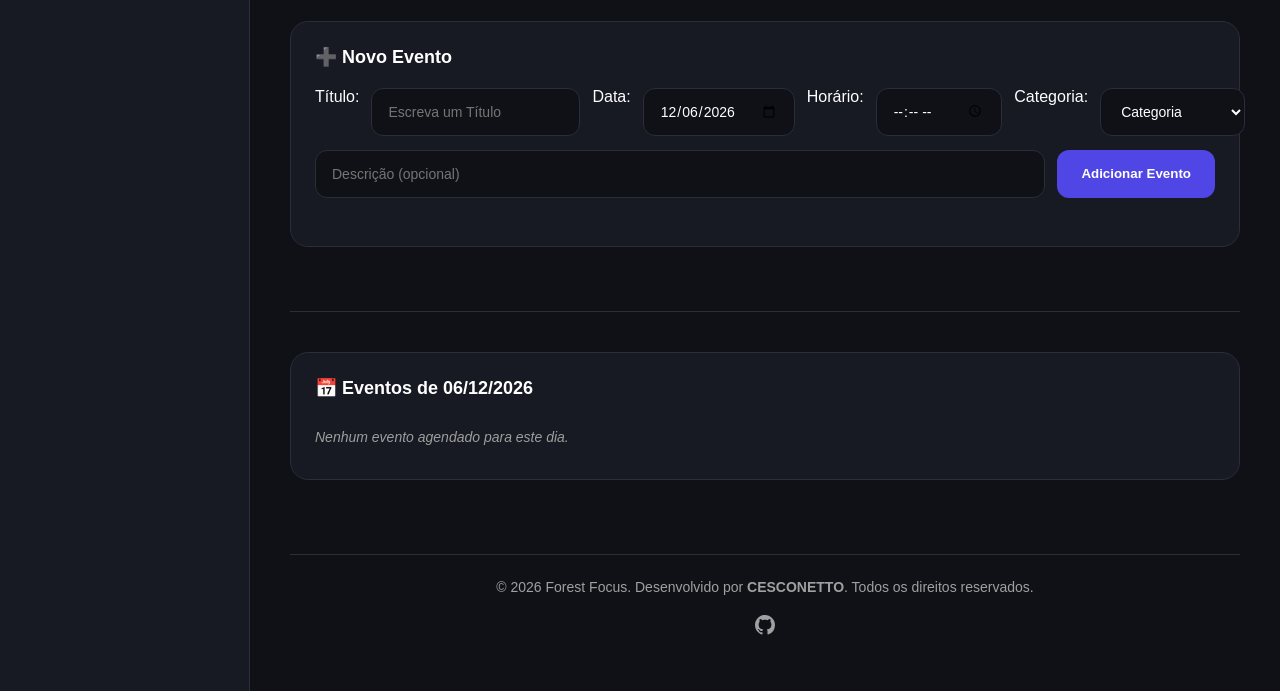
==== commit 62817f18: "Versão 1.5" ====
--- a/pages/calendario.html
+++ b/pages/calendario.html
@@ -21,17 +21,21 @@
       <h2>🌱 Forest Focus</h2>
 
       <nav>
-        <a href="perfil.html">👤 Perfil</a>
-        <a href="../index.html">🚀 Dashboard</a>
+        <a href="../index.html">📊 Dashboard</a>
         <a href="tarefas.html">📋 Tarefas</a>
-        <a href="pomodoro.html">⏱️ Pomodoro</a>
-        <a href="calendario.html">📅 Calendário</a>
-        <a href="energia.html">⚡ Energia</a>
-        <a href="financas.html">🪙 Finanças</a>
+        <a href="pomodoro.html">⏳ Pomodoro</a>
+        <a href="calendario.html">📆 Calendário</a>
+        <a href="notion.html">✒️ Anotações</a>
+        <a href="energia.html">🔋 Energia</a>
+        <a href="financas.html">💰 Finanças</a>
         <a href="metas.html">🎯 Metas</a>
-        <a href="https://youtu.be/IvgZ4maSn4c" target="_blank" class="radio-link">
-          📻 Radio
-        </a>
+
+        <hr class="sidebar-divider">
+        
+        <a href="doacoes.html">🤍 Apoie o Projeto</a>
+        <a href="https://youtu.be/IvgZ4maSn4c" target="_blank" class="radio-link"> 🎧 Forest Beats </a>
+        <a href="configuracoes.html">⚙️ Configurações</a>
+        
       </nav>
     </aside>
 
--- a/assets/css/base.css
+++ b/assets/css/base.css
@@ -7,7 +7,7 @@
             TEMAS
 =========================================*/
 
-/* Tema Escuro*/
+/* Tema Escuro (padrão) */
 :root {
   --bg-main: #0f1117;
   --bg-card: #171923;
@@ -39,6 +39,22 @@
   --logo-color: #000000;
 }
 
+/* Tema Full Black */
+body.black-theme {
+  --bg-main: #000000;
+  --bg-card: #121212;
+  --bg-select: #0d0d0d;
+  --border-color: #35353a;
+  --primary: #4f46e5;
+  --primary-hover: #6d5dfc;
+  --success: #22c55e;
+  --danger: #ef4444;
+  --text-white: #ffffff;
+  --text-muted: #9a9a9a;
+  --text-label: #888888;
+  --logo-color: #ffffff;
+}
+
 /*=========================================
             RESET
 =========================================*/
@@ -59,45 +75,32 @@
     background: var(--bg-main);
     color: var(--text-white);
     min-height: 100vh;
+    transition: background 0.2s ease, color 0.2s ease;
 }
 
 /*=========================================
-            BOTÃO DE TEMA
+        BOTÃO DE TEMA (descritivo, único)
 =========================================*/
 
-.theme-toggle{
-    width:60px;
-    height:32px;
-    background:var(--bg-card);
-    border:1px solid var(--border-color);
-    border-radius:50px;
-    cursor:pointer;
-    position:relative;
-    transition:.3s;
-    display:flex;
-    align-items:center;
-    padding:3px;
-}
-
-.theme-toggle:hover{
-    border-color:var(--primary);
-}
-
-.theme-icon{
-    width:24px;
-    height:24px;
-    background:var(--primary);
-    border-radius:50%;
-    display:flex;
-    align-items:center;
-    justify-content:center;
-    font-size:14px;
-    transition:.3s;
-    transform:translateX(0);
-}
-
-body.light-theme .theme-icon {
-    transform: translateX(28px);
+.theme-toggle-btn {
+    display: inline-flex;
+    align-items: center;
+    gap: 8px;
+    background: var(--bg-card);
+    border: 1px solid var(--border-color);
+    color: var(--text-white);
+    padding: 10px 18px;
+    border-radius: 12px;
+    font-size: 14px;
+    font-weight: 600;
+    cursor: pointer;
+    transition: border-color 0.2s ease, transform 0.2s ease;
+    white-space: nowrap;
+}
+
+.theme-toggle-btn:hover {
+    border-color: var(--primary);
+    transform: translateY(-2px);
 }
 
 /*=========================================
@@ -230,7 +233,6 @@
   text-align: left;
 }
 
-/* Overlay escuro criado dinamicamente pelo menu.js */
 .sidebar-overlay {
   display: none;
 }
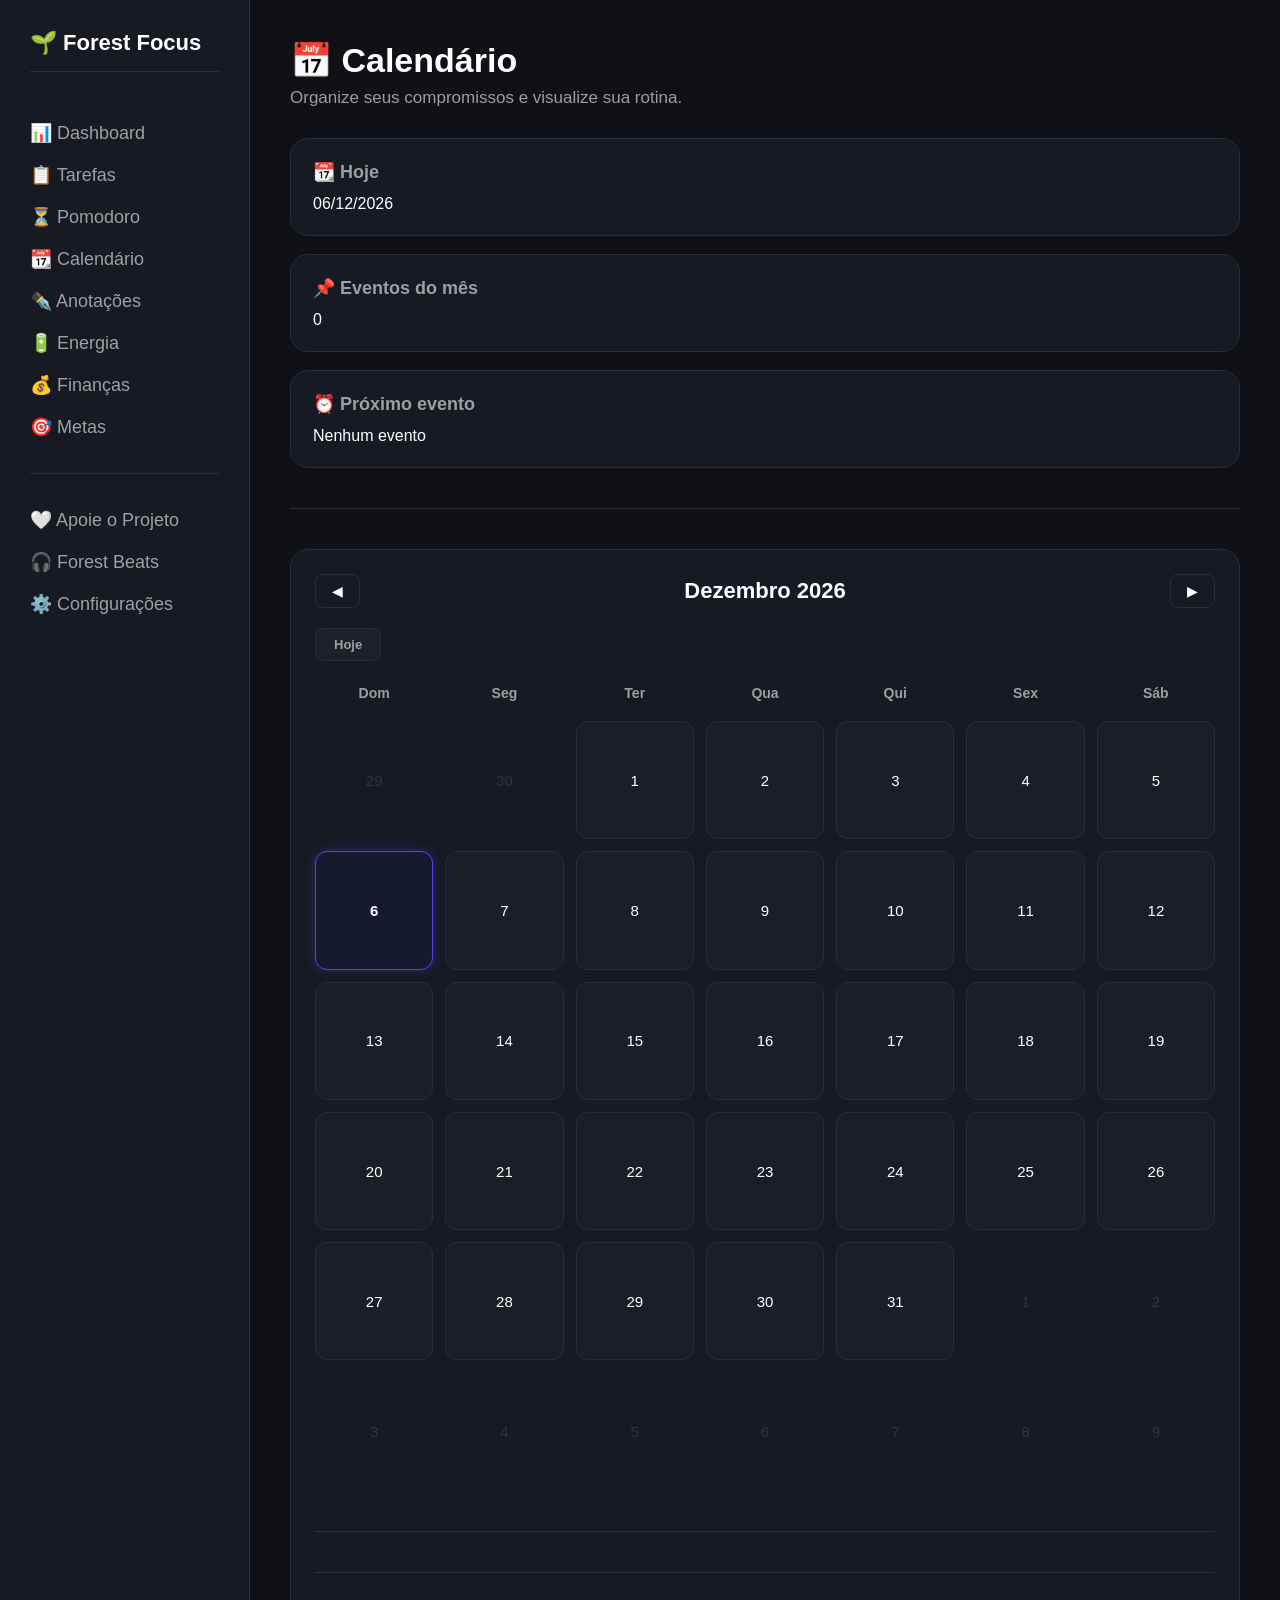
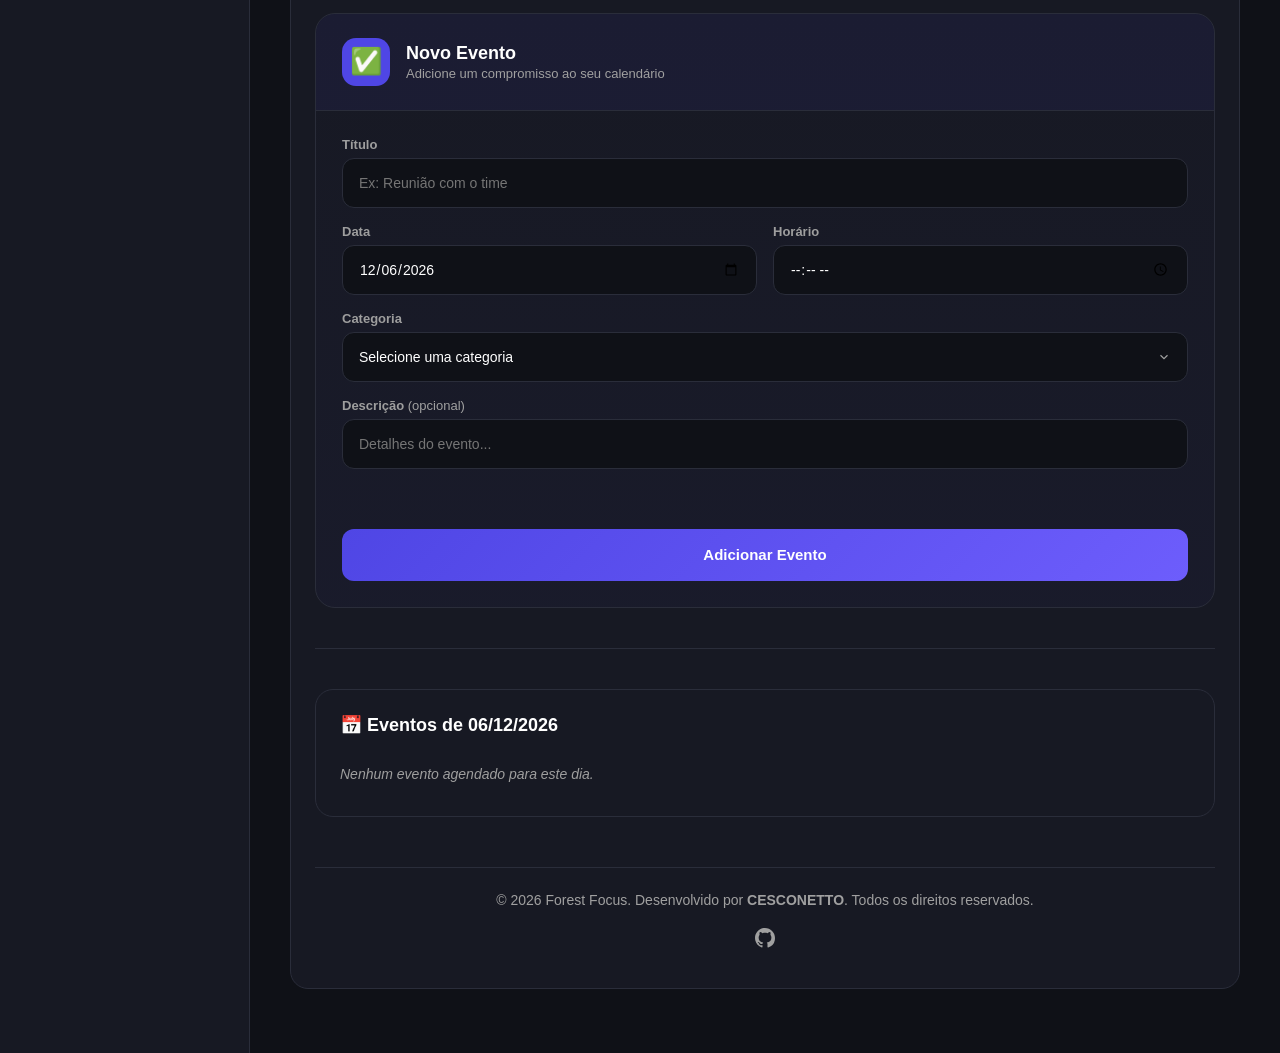
==== commit 52d42bbd: "Detalhes Visuais" ====
--- a/pages/calendario.html
+++ b/pages/calendario.html
@@ -21,7 +21,7 @@
       <h2>🌱 Forest Focus</h2>
 
       <nav>
-        <a href="../index.html">📊 Dashboard</a>
+        <a href="dashboard.html">📊 Dashboard</a>
         <a href="tarefas.html">📋 Tarefas</a>
         <a href="pomodoro.html">⏳ Pomodoro</a>
         <a href="calendario.html">📆 Calendário</a>
@@ -87,43 +87,65 @@
 
         <div id="calendarGrid" class="calendar-grid"></div>
 
-      </section>
-
       <div class="section-divider"></div>
 
-      <section class="tasks">
-        <h2>➕ Novo Evento</h2>
-
-        <div class="task-input">
-          <label for="eventTitle">Título:</label>
-          <input type="text" id="eventTitle" placeholder="Escreva um Título"
-
-          <label for="eventDate">Data: </label>
-          <input type="date" id="eventDate">
-
-          <label for="eventTime">Horário: </label>
-          <input type="time" id="eventTime">
-          <label for="eventTitle">Categoria:</label>
-          <select id="eventCategory">
-            <option selected disabled>Categoria</option>
-            <option>🎂 Aniversário</option>
-            <option>📝 Estudos</option>
-            <option>💼 Trabalho</option>
-            <option>🖥️ Reunião</option>
-            <option>❤️ Saúde</option>
-            <option>🧳 Viagem</option>
-            <option>🗓️ Evento</option>
-            <option>💰 Financeiro</option>
-            <option>📌 Outros</option>
-          </select>
-        </div>
-
-        <div class="task-input">
-          <input type="text" id="eventDescription" placeholder="Descrição (opcional)">
-          <button id="addEventButton">Adicionar Evento</button>
-        </div>
-        <p class="modal-error" id="eventFormError"></p>
-      </section>
+<div class="section-divider"></div>
+
+<section class="event-form-card">
+  <div class="event-form-header">
+    <span class="event-form-icon">✅</span>
+    <div>
+      <h2>Novo Evento</h2>
+      <p>Adicione um compromisso ao seu calendário</p>
+    </div>
+  </div>
+
+  <div class="event-form-body">
+
+    <div class="field field-full">
+      <label for="eventTitle">Título</label>
+      <input type="text" id="eventTitle" placeholder="Ex: Reunião com o time">
+    </div>
+
+    <div class="field">
+      <label for="eventDate">Data</label>
+      <input type="date" id="eventDate">
+    </div>
+
+    <div class="field">
+      <label for="eventTime">Horário</label>
+      <input type="time" id="eventTime">
+    </div>
+
+    <div class="field field-full">
+      <label for="eventCategory">Categoria</label>
+      <select id="eventCategory">
+        <option selected disabled>Selecione uma categoria</option>
+        <option>🎂 Aniversário</option>
+        <option>📝 Estudos</option>
+        <option>💼 Trabalho</option>
+        <option>🖥️ Reunião</option>
+        <option>❤️ Saúde</option>
+        <option>🧳 Viagem</option>
+        <option>🗓️ Evento</option>
+        <option>💰 Financeiro</option>
+        <option>📌 Outros</option>
+      </select>
+    </div>
+
+    <div class="field field-full">
+      <label for="eventDescription">Descrição <span>(opcional)</span></label>
+      <input type="text" id="eventDescription" placeholder="Detalhes do evento...">
+    </div>
+
+    <p class="modal-error" id="eventFormError"></p>
+
+    <button id="addEventButton" class="event-form-submit">
+      <span>Adicionar Evento</span> 
+    </button>
+
+  </div>
+</section>
 
       <div class="section-divider"></div>
 
--- a/assets/css/calendario.css
+++ b/assets/css/calendario.css
@@ -143,23 +143,82 @@
   pointer-events: none;
 }
 
-.task-input {
-  display: flex;
-  gap: 12px;
-  margin-bottom: 14px;
-  width: 100%;
-}
-
-.task-input:last-of-type {
-  margin-bottom: 0;
-}
-
-.task-input input[type="text"],
-.task-input input[type="date"],
-.task-input input[type="time"],
-.task-input select {
-  flex: 1;
+/* ==========================================================================
+   NOVO EVENTO — card de cadastro redesenhado
+   ========================================================================== */
+
+.event-form-card {
+  background: linear-gradient(180deg, var(--bg-card) 0%, rgba(79, 70, 229, 0.04) 100%);
+  border: 1px solid var(--border-color);
+  border-radius: 20px;
+  padding: 0;
+  overflow: hidden;
+  margin-bottom: 24px;
+}
+
+.event-form-header {
+  display: flex;
+  align-items: center;
+  gap: 16px;
+  padding: 24px 26px;
+  background: rgba(79, 70, 229, 0.08);
+  border-bottom: 1px solid var(--border-color);
+}
+
+.event-form-icon {
+  font-size: 26px;
+  width: 48px;
   height: 48px;
+  display: flex;
+  align-items: center;
+  justify-content: center;
+  background: var(--primary);
+  border-radius: 14px;
+  flex-shrink: 0;
+}
+
+.event-form-header h2 {
+  font-size: 18px;
+  color: var(--text-white);
+  margin-bottom: 2px;
+}
+
+.event-form-header p {
+  font-size: 13px;
+  color: var(--text-muted);
+}
+
+.event-form-body {
+  padding: 26px;
+  display: grid;
+  grid-template-columns: 1fr 1fr;
+  gap: 16px;
+}
+
+.field {
+  display: flex;
+  flex-direction: column;
+  gap: 6px;
+}
+
+.field-full {
+  grid-column: 1 / -1;
+}
+
+.field label {
+  font-size: 13px;
+  font-weight: 600;
+  color: var(--text-label);
+}
+
+.field label span {
+  font-weight: 400;
+  color: var(--text-muted);
+}
+
+.field input,
+.field select {
+  height: 50px;
   padding: 0 16px;
   border: 1px solid var(--border-color);
   border-radius: 12px;
@@ -167,30 +226,67 @@
   color: var(--text-white);
   font-size: 14px;
   outline: none;
-  transition: border-color 0.2s ease;
-}
-
-.task-input input:focus,
-.task-input select:focus {
-  border-color: var(--primary);
-}
-
-#addEventButton {
-  height: 48px;
-  padding: 0 24px;
+  transition: border-color 0.2s ease, box-shadow 0.2s ease;
+}
+
+.field select {
+  appearance: none;
+  -webkit-appearance: none;
+  background-image: url("data:image/svg+xml;utf8,<svg xmlns='http://www.w3.org/2000/svg' width='14' height='14' viewBox='0 0 24 24' fill='none' stroke='%23a0a0a0' stroke-width='2'><path d='M6 9l6 6 6-6'/></svg>");
+  background-repeat: no-repeat;
+  background-position: right 16px center;
+  cursor: pointer;
+}
+
+.field input:focus,
+.field select:focus {
+  border-color: var(--primary);
+  box-shadow: 0 0 0 3px rgba(79, 70, 229, 0.15);
+}
+
+.event-form-body .modal-error {
+  grid-column: 1 / -1;
+}
+
+.event-form-submit {
+  grid-column: 1 / -1;
+  height: 52px;
   border: none;
   border-radius: 12px;
-  background: var(--primary);
-  color: var(--text-white);
-  font-weight: bold;
-  cursor: pointer;
-  transition: all 0.2s ease;
-}
-
-#addEventButton:hover {
-  background: var(--primary-hover);
-  transform: translateY(-1px);
-}
+  background: linear-gradient(135deg, var(--primary) 0%, var(--primary-hover) 100%);
+  color: #fff;
+  font-weight: 700;
+  font-size: 15px;
+  cursor: pointer;
+  display: flex;
+  align-items: center;
+  justify-content: center;
+  gap: 8px;
+  margin-top: 4px;
+  transition: transform 0.2s ease, box-shadow 0.2s ease;
+}
+
+.event-form-submit:hover {
+  transform: translateY(-2px);
+  box-shadow: 0 8px 20px rgba(79, 70, 229, 0.35);
+}
+
+.event-form-submit:active {
+  transform: translateY(0);
+}
+
+@media (max-width: 768px) {
+  .event-form-body {
+    grid-template-columns: 1fr;
+  }
+  .event-form-header {
+    padding: 20px;
+  }
+}
+
+/* ==========================================================================
+   LISTA DE EVENTOS DO DIA
+   ========================================================================== */
 
 #eventList {
   display: flex;
@@ -326,17 +422,6 @@
 }
 
 @media (max-width: 768px) {
-  .task-input {
-    flex-direction: column;
-    gap: 10px;
-  }
-
-  .task-input input,
-  .task-input select,
-  #addEventButton {
-    width: 100%;
-  }
-
   .calendar-grid,
   .calendar-weekdays {
     gap: 6px;
